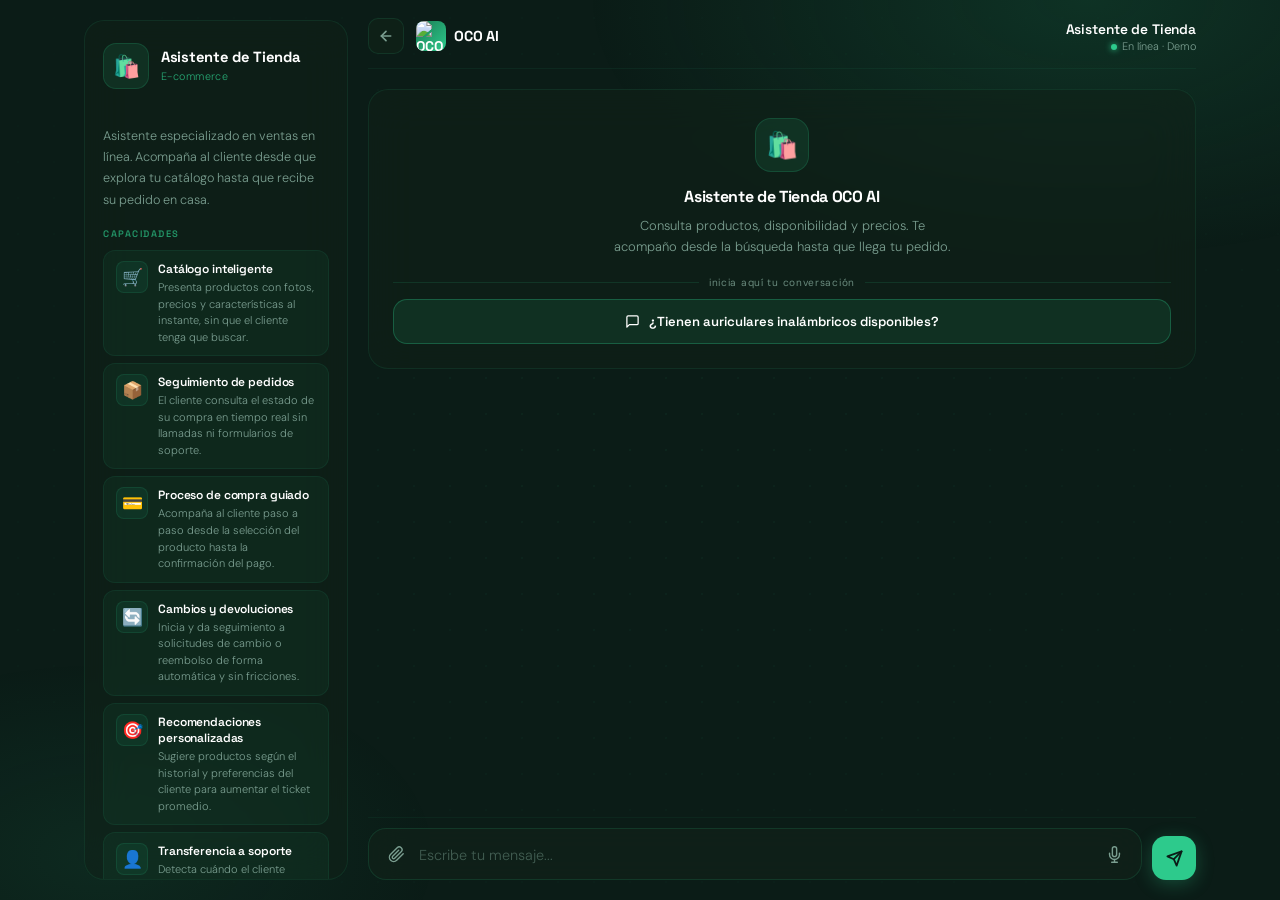
==== demo-ecommerce/index.html @ 8d03d82a "feat: agrega demo de E-commerce y card en el hub - Nuevo demo demo-ecommerce/ con Asistente de Tiend" ====
<!DOCTYPE html>
<html lang="es">
<head>
  <meta charset="UTF-8" />
  <meta name="viewport" content="width=device-width, initial-scale=1.0" />
  <title>Asistente de Tienda · OCO AI</title>
  <link rel="preconnect" href="https://fonts.googleapis.com" />
  <link rel="preconnect" href="https://fonts.gstatic.com" crossorigin />
  <link href="https://fonts.googleapis.com/css2?family=Space+Grotesk:wght@300;400;500;600;700&family=DM+Sans:ital,wght@0,300;0,400;0,500;1,300&display=swap" rel="stylesheet" />
  <style>
    :root {
      --bg:#0B1C17;--surface:#112219;--forest:#1A7A52;--green:#2DCA8C;
      --mint:#5DDBA8;--steel:#7A9E90;--fog:#B8D0C7;--white:#FFFFFF;--off:#EEF4F1;
      --display:'Space Grotesk',sans-serif;--body:'DM Sans',sans-serif;
      --ease-out:cubic-bezier(.16,1,.3,1);--r:18px;
    }
    *,*::before,*::after{box-sizing:border-box;margin:0;padding:0;}
    html{-webkit-font-smoothing:antialiased;}
    html,body{height:100%;background:var(--bg);color:var(--white);font-family:var(--body);overflow:hidden;}
    body::before{content:'';position:fixed;inset:0;background:radial-gradient(ellipse 75% 55% at 85% 0%,rgba(26,122,82,.24) 0%,transparent 52%),radial-gradient(ellipse 55% 45% at 8% 95%,rgba(45,202,140,.08) 0%,transparent 48%);pointer-events:none;z-index:0;}
    body::after{content:'';position:fixed;inset:0;background-image:radial-gradient(rgba(45,202,140,.055) 1px,transparent 1px);background-size:36px 36px;-webkit-mask-image:radial-gradient(ellipse 100% 100% at 50% 50%,black 0%,transparent 80%);mask-image:radial-gradient(ellipse 100% 100% at 50% 50%,black 0%,transparent 80%);pointer-events:none;z-index:0;}

    .page-wrap{position:relative;z-index:1;display:flex;gap:20px;align-items:stretch;max-width:1160px;margin:0 auto;height:100vh;padding:0 24px;}

    /* ── sidebar ── */
    .sidebar{width:264px;flex-shrink:0;display:flex;flex-direction:column;padding:20px 0;animation:fadeDown .5s .1s var(--ease-out) both;}
    .sb-card{background:rgba(17,34,25,.55);backdrop-filter:blur(22px);-webkit-backdrop-filter:blur(22px);border:1px solid rgba(45,202,140,.10);border-radius:20px;padding:22px 18px;display:flex;flex-direction:column;gap:18px;flex:1;overflow-y:auto;scrollbar-width:none;}
    .sb-card::-webkit-scrollbar{display:none;}
    .sb-agent{display:flex;align-items:center;gap:12px;}
    .sb-icon{width:46px;height:46px;font-size:22px;flex-shrink:0;background:rgba(45,202,140,.10);border:1px solid rgba(45,202,140,.18);border-radius:13px;display:flex;align-items:center;justify-content:center;}
    .sb-name{font-family:var(--display);font-weight:700;font-size:.92rem;color:var(--white);letter-spacing:-.02em;line-height:1.2;}
    .sb-sector{font-size:.67rem;font-weight:300;color:var(--green);opacity:.8;margin-top:3px;letter-spacing:.04em;}
    .sb-hr{height:1px;background:linear-gradient(90deg,rgba(45,202,140,.14),transparent);}
    .sb-desc{font-size:.79rem;line-height:1.68;color:var(--steel);font-weight:300;}
    .sb-section-title{font-family:var(--display);font-size:.59rem;font-weight:600;letter-spacing:.16em;text-transform:uppercase;color:var(--green);opacity:.7;margin-bottom:10px;}
    .sb-caps{display:flex;flex-direction:column;gap:7px;}
    .sb-cap{display:flex;align-items:flex-start;gap:10px;padding:10px 12px;background:rgba(45,202,140,.05);border:1px solid rgba(45,202,140,.09);border-radius:12px;transition:border-color .2s,background .2s;}
    .sb-cap:hover{background:rgba(45,202,140,.08);border-color:rgba(45,202,140,.16);}
    .sb-cap-emoji{font-size:17px;flex-shrink:0;width:32px;height:32px;display:flex;align-items:center;justify-content:center;background:rgba(45,202,140,.08);border:1px solid rgba(45,202,140,.13);border-radius:8px;}
    .sb-cap-title{font-family:var(--display);font-weight:600;font-size:.75rem;color:var(--white);margin-bottom:2px;letter-spacing:-.01em;}
    .sb-cap-desc{font-size:.69rem;line-height:1.5;color:var(--steel);font-weight:300;}
    .sb-tags{display:flex;flex-wrap:wrap;gap:6px;}
    .sb-tag{font-family:var(--display);font-size:.64rem;font-weight:500;background:rgba(45,202,140,.07);border:1px solid rgba(45,202,140,.15);border-radius:100px;padding:4px 10px;color:var(--mint);}
    .sb-footer{margin-top:auto;padding-top:14px;border-top:1px solid rgba(45,202,140,.07);display:flex;align-items:center;gap:8px;}
    .sb-foot-mark{width:24px;height:24px;border-radius:7px;flex-shrink:0;background:linear-gradient(135deg,var(--forest),var(--green));display:flex;align-items:center;justify-content:center;font-family:var(--display);font-weight:700;font-size:11px;color:var(--white);overflow:hidden;}
    .sb-foot-text{font-size:.65rem;color:var(--steel);font-weight:300;line-height:1.3;}
    .sb-foot-text strong{color:var(--fog);font-weight:500;}

    /* ── chat column ── */
    .app{flex:1;min-width:0;display:flex;flex-direction:column;height:100vh;}
    header{display:flex;align-items:center;gap:12px;padding:18px 0 14px;border-bottom:1px solid rgba(45,202,140,.07);flex-shrink:0;animation:fadeDown .45s var(--ease-out) both;}
    .btn-back{width:36px;height:36px;border-radius:10px;flex-shrink:0;background:rgba(17,34,25,.75);border:1px solid rgba(45,202,140,.12);display:flex;align-items:center;justify-content:center;color:var(--steel);text-decoration:none;transition:border-color .2s,color .2s,background .2s;outline:none;}
    .btn-back:hover{border-color:rgba(45,202,140,.30);color:var(--green);background:rgba(45,202,140,.07);}
    .btn-back:focus-visible{outline:2px solid var(--green);outline-offset:2px;}
    .logo-link{display:flex;align-items:center;gap:8px;text-decoration:none;}
    .logo-mark{width:30px;height:30px;border-radius:8px;background:linear-gradient(135deg,var(--forest),var(--green));display:flex;align-items:center;justify-content:center;font-family:var(--display);font-weight:700;font-size:14px;color:var(--white);flex-shrink:0;overflow:hidden;}
    .logo-name{font-family:var(--display);font-weight:700;font-size:.9rem;color:var(--white);letter-spacing:-.01em;}
    .hd-sep{flex:1;}
    .hd-info{text-align:right;}
    .hd-title{font-family:var(--display);font-weight:600;font-size:.86rem;color:var(--white);letter-spacing:-.01em;}
    .hd-sub{font-size:.68rem;font-weight:300;color:var(--steel);margin-top:1px;}
    .live-dot{display:inline-block;width:6px;height:6px;background:var(--green);border-radius:50%;box-shadow:0 0 6px var(--green);margin-right:5px;animation:livePulse 2.2s ease-in-out infinite;}
    @keyframes livePulse{0%,100%{opacity:1;transform:scale(1);}50%{opacity:.4;transform:scale(.65);}}

    .chat{flex:1;overflow-y:auto;padding:20px 0 10px;display:flex;flex-direction:column;gap:4px;scroll-behavior:smooth;scrollbar-width:thin;scrollbar-color:rgba(45,202,140,.14) transparent;}
    .chat::-webkit-scrollbar{width:4px;}
    .chat::-webkit-scrollbar-thumb{background:rgba(45,202,140,.14);border-radius:4px;}
    .welcome{display:flex;flex-direction:column;align-items:center;text-align:center;padding:28px 24px 24px;background:rgba(17,34,25,.55);backdrop-filter:blur(22px);-webkit-backdrop-filter:blur(22px);border:1px solid rgba(45,202,140,.10);border-radius:20px;margin-bottom:18px;animation:fadeUp .55s var(--ease-out) both;}
    .w-icon{width:54px;height:54px;font-size:26px;background:rgba(45,202,140,.10);border:1px solid rgba(45,202,140,.18);border-radius:16px;display:flex;align-items:center;justify-content:center;margin-bottom:14px;}
    .w-title{font-family:var(--display);font-size:1rem;font-weight:700;color:var(--white);margin-bottom:8px;letter-spacing:-.02em;}
    .w-sub{font-size:.81rem;line-height:1.65;color:var(--steel);font-weight:300;max-width:340px;}
    .w-hint{display:flex;align-items:center;gap:10px;margin:18px 0 10px;width:100%;}
    .w-hint-line{flex:1;height:1px;background:rgba(45,202,140,.13);}
    .w-hint-text{font-size:.63rem;color:var(--steel);font-weight:400;letter-spacing:.07em;white-space:nowrap;opacity:.85;}
    .suggest-btn{margin-top:0;width:100%;display:flex;align-items:center;justify-content:center;gap:9px;background:rgba(45,202,140,.10);border:1px solid rgba(45,202,140,.30);border-radius:14px;padding:13px 20px;font-family:var(--display);font-size:.82rem;font-weight:600;color:var(--white);cursor:pointer;transition:background .2s,border-color .2s,transform .2s var(--ease-out),box-shadow .2s;outline:none;animation:suggestPulse 3s 2s ease-in-out infinite;}
    @keyframes suggestPulse{0%,100%{box-shadow:0 0 0 0 rgba(45,202,140,0);border-color:rgba(45,202,140,.30);}50%{box-shadow:0 0 0 5px rgba(45,202,140,.09);border-color:rgba(45,202,140,.55);}}
    .suggest-btn:hover,.suggest-btn:focus-visible{background:rgba(45,202,140,.18);border-color:rgba(45,202,140,.52);transform:translateY(-2px);box-shadow:0 6px 20px rgba(45,202,140,.18);animation:none;}
    .suggest-btn:focus-visible{outline:2px solid var(--green);outline-offset:2px;}

    .msg{display:flex;flex-direction:column;max-width:78%;animation:msgSlide .28s var(--ease-out) both;}
    @keyframes msgSlide{from{opacity:0;transform:translateY(10px)}to{opacity:1;transform:none}}
    .msg.user{align-self:flex-end;align-items:flex-end;}
    .msg.agent{align-self:flex-start;align-items:flex-start;}
    .bubble{padding:11px 15px;border-radius:var(--r);font-size:.875rem;line-height:1.65;font-weight:400;white-space:pre-wrap;word-break:break-word;}
    .msg.user .bubble{background:rgba(45,202,140,.13);border:1px solid rgba(45,202,140,.22);border-bottom-right-radius:5px;color:var(--off);}
    .msg.agent .bubble{background:rgba(17,34,25,.78);backdrop-filter:blur(12px);-webkit-backdrop-filter:blur(12px);border:1px solid rgba(45,202,140,.08);border-bottom-left-radius:5px;color:var(--white);position:relative;padding-left:18px;}
    .msg.agent .bubble::before{content:'';position:absolute;left:0;top:18%;bottom:18%;width:2px;border-radius:2px;background:linear-gradient(to bottom,transparent,var(--green),transparent);}
    .bubble-file{display:flex;align-items:center;gap:12px;background:rgba(17,34,25,.78);border:1px solid rgba(45,202,140,.11);border-radius:14px;padding:12px 16px;}
    .file-icon{font-size:22px;flex-shrink:0;}
    .file-name{font-size:.81rem;font-weight:500;color:var(--white);}
    .file-size{font-size:.68rem;color:var(--steel);margin-top:2px;}
    .bubble-audio{display:flex;align-items:center;gap:10px;background:rgba(17,34,25,.78);border:1px solid rgba(45,202,140,.11);border-radius:50px;padding:10px 15px;min-width:200px;}
    .audio-play-btn{width:32px;height:32px;border-radius:50%;background:var(--green);border:none;color:var(--bg);font-size:11px;cursor:pointer;display:flex;align-items:center;justify-content:center;flex-shrink:0;transition:transform .15s,box-shadow .15s;outline:none;}
    .audio-play-btn:hover,.audio-play-btn:focus-visible{transform:scale(1.08);box-shadow:0 0 14px rgba(45,202,140,.42);}
    .audio-play-btn:focus-visible{outline:2px solid var(--green);outline-offset:2px;}
    .audio-waveform{display:flex;align-items:center;gap:2px;flex:1;height:24px;}
    .waveform-bar{width:2px;border-radius:2px;background:var(--green);opacity:.5;min-height:3px;}
    .audio-dur{font-size:.70rem;color:var(--steel);flex-shrink:0;}
    .msg-time{font-size:.62rem;color:rgba(122,158,144,.45);margin-top:4px;padding:0 3px;}

    #typing{display:none;align-self:flex-start;background:rgba(17,34,25,.78);backdrop-filter:blur(12px);border:1px solid rgba(45,202,140,.08);border-radius:var(--r);border-bottom-left-radius:5px;padding:12px 16px;animation:msgSlide .28s var(--ease-out) both;}
    #typing.on{display:flex;align-items:center;gap:5px;}
    .td{width:6px;height:6px;border-radius:50%;background:var(--green);opacity:.4;animation:tdBounce 1.2s infinite ease-in-out;}
    .td:nth-child(2){animation-delay:.2s;}
    .td:nth-child(3){animation-delay:.4s;}
    @keyframes tdBounce{0%,60%,100%{transform:translateY(0);opacity:.4}30%{transform:translateY(-6px);opacity:1}}

    .input-area{flex-shrink:0;padding:10px 0 20px;border-top:1px solid rgba(45,202,140,.06);}
    #preview-strip{display:none;flex-wrap:wrap;gap:7px;padding:8px 0;margin-bottom:7px;}
    #preview-strip.on{display:flex;}
    .f-chip{display:flex;align-items:center;gap:5px;background:rgba(45,202,140,.08);border:1px solid rgba(45,202,140,.18);border-radius:100px;padding:4px 10px 4px 8px;font-size:.70rem;color:var(--mint);max-width:190px;}
    .f-chip span:nth-child(2){overflow:hidden;text-overflow:ellipsis;white-space:nowrap;}
    .f-rm{cursor:pointer;color:var(--steel);margin-left:2px;flex-shrink:0;transition:color .15s;}
    .f-rm:hover{color:#ff6b6b;}
    #rec-row{display:none;align-items:center;gap:12px;background:rgba(17,34,25,.78);backdrop-filter:blur(16px);border:1px solid rgba(45,202,140,.20);border-radius:16px;padding:10px 14px;}
    #rec-row.on{display:flex;}
    .rec-led{width:8px;height:8px;border-radius:50%;background:#ff5c5c;flex-shrink:0;animation:blink 1s infinite;}
    @keyframes blink{0%,100%{opacity:1}50%{opacity:.2}}
    #rec-timer{font-family:var(--display);font-size:.80rem;font-weight:600;color:var(--white);min-width:34px;}
    #viz{display:flex;align-items:center;gap:2px;flex:1;height:26px;overflow:hidden;}
    .vb{width:3px;border-radius:2px;background:var(--green);min-height:3px;transition:height .08s;}
    .btn-rec-cancel,.btn-rec-send{border:none;cursor:pointer;display:flex;align-items:center;justify-content:center;outline:none;}
    .btn-rec-cancel{background:none;color:var(--steel);padding:4px;border-radius:6px;transition:color .15s;}
    .btn-rec-cancel:hover{color:#ff6b6b;}
    .btn-rec-cancel:focus-visible{outline:2px solid var(--green);outline-offset:2px;}
    .btn-rec-send{width:34px;height:34px;border-radius:10px;background:var(--green);color:var(--bg);flex-shrink:0;transition:background .2s,transform .15s;}
    .btn-rec-send:hover{background:var(--mint);transform:scale(1.05);}
    .btn-rec-send:focus-visible{outline:2px solid var(--white);outline-offset:2px;}
    #input-row{display:flex;align-items:flex-end;gap:10px;}
    .input-glass{flex:1;display:flex;align-items:flex-end;gap:8px;background:rgba(17,34,25,.72);backdrop-filter:blur(18px);-webkit-backdrop-filter:blur(18px);border:1px solid rgba(45,202,140,.14);border-radius:18px;padding:10px 12px;transition:border-color .22s,box-shadow .22s;}
    .input-glass:focus-within{border-color:rgba(45,202,140,.36);box-shadow:0 0 0 3px rgba(45,202,140,.07);}
    .icon-btn{width:30px;height:30px;flex-shrink:0;border-radius:8px;background:none;border:none;cursor:pointer;color:var(--steel);display:flex;align-items:center;justify-content:center;transition:color .18s,background .18s;outline:none;}
    .icon-btn:hover{color:var(--green);background:rgba(45,202,140,.08);}
    .icon-btn:focus-visible{outline:2px solid var(--green);outline-offset:1px;}
    #msgInput{flex:1;background:none;border:none;outline:none;color:var(--white);font-family:var(--body);font-size:.90rem;font-weight:300;line-height:1.5;resize:none;min-height:24px;max-height:100px;}
    #msgInput::placeholder{color:rgba(122,158,144,.48);}
    .btn-send{width:44px;height:44px;flex-shrink:0;border-radius:14px;background:var(--green);border:none;display:flex;align-items:center;justify-content:center;cursor:pointer;color:var(--bg);box-shadow:0 4px 18px rgba(45,202,140,.28);transition:background .2s,transform .18s var(--ease-out),box-shadow .2s;outline:none;}
    .btn-send:hover{background:var(--mint);transform:translateY(-1px);box-shadow:0 6px 22px rgba(45,202,140,.38);}
    .btn-send:active{transform:scale(.96);}
    .btn-send:focus-visible{outline:2px solid var(--white);outline-offset:2px;}
    input[type=file]{display:none;}

    @keyframes fadeDown{from{opacity:0;transform:translateY(-12px)}to{opacity:1;transform:none}}
    @keyframes fadeUp  {from{opacity:0;transform:translateY(16px)} to{opacity:1;transform:none}}

    .mob-bar{display:none;align-items:center;gap:10px;padding:8px 0 10px;border-bottom:1px solid rgba(45,202,140,.06);flex-shrink:0;}
    .mob-icon{font-size:15px;width:28px;height:28px;background:rgba(45,202,140,.08);border:1px solid rgba(45,202,140,.13);border-radius:8px;display:flex;align-items:center;justify-content:center;flex-shrink:0;}
    .mob-name{font-family:var(--display);font-weight:600;font-size:.76rem;color:var(--white);letter-spacing:-.01em;}
    .mob-sub{font-size:.61rem;color:var(--steel);margin-top:1px;}
    .mob-info{display:none;flex-direction:column;gap:14px;background:rgba(17,34,25,.55);backdrop-filter:blur(22px);-webkit-backdrop-filter:blur(22px);border:1px solid rgba(45,202,140,.10);border-radius:20px;padding:18px 16px;flex-shrink:0;}

    @media(prefers-reduced-motion:reduce){*,*::before,*::after{animation-duration:.01ms!important;transition-duration:.1ms!important;}}

    .mob-scroll-cta{display:none;}

    @media(max-width:768px){
      html,body{height:auto!important;overflow-y:auto!important;overflow-x:hidden!important;}
      .page-wrap{flex-direction:column;height:auto;padding:0 16px;gap:0;}
      .sidebar{display:flex!important;width:100%;min-height:100dvh;padding:20px 0 24px;flex-shrink:0;}
      .sb-card{overflow:visible;max-height:none;}
      .mob-scroll-cta{
        display:flex;align-items:center;justify-content:center;gap:8px;
        padding:13px 24px;margin-top:4px;
        background:var(--green);border-radius:14px;
        font-family:var(--display);font-weight:600;font-size:.88rem;color:var(--bg);
        text-decoration:none;
        transition:background .2s,transform .18s var(--ease-out);
      }
      .mob-scroll-cta:hover,.mob-scroll-cta:active{background:var(--mint);transform:translateY(-1px);}
      .app{height:100dvh;flex-shrink:0;overflow:hidden;}
      .mob-bar{display:none!important;}
      .mob-info{display:none!important;}
      header{padding:12px 0 10px;}
      .logo-name{display:none;}
      .hd-title{font-size:.80rem;}
      .hd-sub{font-size:.60rem;}
      .input-area{padding:8px 0;padding-bottom:max(16px,env(safe-area-inset-bottom));}
      .icon-btn{width:36px;height:36px;}
      .btn-send{width:40px;height:40px;border-radius:12px;}
      #msgInput{font-size:1rem;}
      .msg{max-width:90%;}
      .bubble{font-size:.84rem;padding:10px 13px;}
      .chat{padding:14px 0 8px;}
    }

    @media(max-width:480px){
      .page-wrap{padding:0 12px;}
      .welcome{padding:16px 14px 14px;}
      .w-icon{width:46px;height:46px;font-size:22px;}
      .suggest-btn{font-size:.70rem;padding:7px 14px;}
    }
  </style>
</head>
<body>

<div class="page-wrap">

  <!-- ── SIDEBAR ── -->
  <aside class="sidebar" aria-label="Información del asistente">
    <div class="sb-card">

      <div class="sb-agent">
        <div class="sb-icon" aria-hidden="true">🛍️</div>
        <div>
          <div class="sb-name">Asistente de Tienda</div>
          <div class="sb-sector">E-commerce</div>
        </div>
      </div>

      <div class="sb-hr"></div>

      <p class="sb-desc">Asistente especializado en ventas en línea. Acompaña al cliente desde que explora tu catálogo hasta que recibe su pedido en casa.</p>

      <div>
        <div class="sb-section-title">Capacidades</div>
        <div class="sb-caps">
          <div class="sb-cap">
            <div class="sb-cap-emoji">🛒</div>
            <div>
              <div class="sb-cap-title">Catálogo inteligente</div>
              <div class="sb-cap-desc">Presenta productos con fotos, precios y características al instante, sin que el cliente tenga que buscar.</div>
            </div>
          </div>
          <div class="sb-cap">
            <div class="sb-cap-emoji">📦</div>
            <div>
              <div class="sb-cap-title">Seguimiento de pedidos</div>
              <div class="sb-cap-desc">El cliente consulta el estado de su compra en tiempo real sin llamadas ni formularios de soporte.</div>
            </div>
          </div>
          <div class="sb-cap">
            <div class="sb-cap-emoji">💳</div>
            <div>
              <div class="sb-cap-title">Proceso de compra guiado</div>
              <div class="sb-cap-desc">Acompaña al cliente paso a paso desde la selección del producto hasta la confirmación del pago.</div>
            </div>
          </div>
          <div class="sb-cap">
            <div class="sb-cap-emoji">🔄</div>
            <div>
              <div class="sb-cap-title">Cambios y devoluciones</div>
              <div class="sb-cap-desc">Inicia y da seguimiento a solicitudes de cambio o reembolso de forma automática y sin fricciones.</div>
            </div>
          </div>
          <div class="sb-cap">
            <div class="sb-cap-emoji">🎯</div>
            <div>
              <div class="sb-cap-title">Recomendaciones personalizadas</div>
              <div class="sb-cap-desc">Sugiere productos según el historial y preferencias del cliente para aumentar el ticket promedio.</div>
            </div>
          </div>
          <div class="sb-cap">
            <div class="sb-cap-emoji">👤</div>
            <div>
              <div class="sb-cap-title">Transferencia a soporte</div>
              <div class="sb-cap-desc">Detecta cuándo el cliente necesita atención humana y conecta al instante sin perder el contexto.</div>
            </div>
          </div>
        </div>
      </div>

      <div>
        <div class="sb-section-title">Ideal para</div>
        <div class="sb-tags">
          <span class="sb-tag">Tiendas en línea</span>
          <span class="sb-tag">Retail</span>
          <span class="sb-tag">Marketplaces</span>
          <span class="sb-tag">Dropshipping</span>
        </div>
      </div>

      <div class="sb-footer">
        <div class="sb-foot-mark" aria-hidden="true"><img src="https://raw.githubusercontent.com/abelzapatav/Media-/main/LOGO-OCO-AI-redes.jpg" alt="OCO AI" style="width:100%;height:100%;object-fit:cover;display:block;"></div>
        <div class="sb-foot-text">
          <strong>OCO AI</strong> · Demo 2026<br>
          Agente con IA en tiempo real
        </div>
      </div>

    </div>
  </aside>

  <!-- ── CHAT ── -->
  <div class="app" id="chat-section">

    <header>
      <a href="../" class="btn-back" aria-label="Volver a demos">
        <svg width="16" height="16" viewBox="0 0 24 24" fill="none" stroke="currentColor" stroke-width="2.5" stroke-linecap="round" stroke-linejoin="round"><path d="M19 12H5"/><path d="M12 19l-7-7 7-7"/></svg>
      </a>
      <a href="../" class="logo-link" aria-label="OCO AI inicio">
        <div class="logo-mark" aria-hidden="true"><img src="https://raw.githubusercontent.com/abelzapatav/Media-/main/LOGO-OCO-AI-redes.jpg" alt="OCO AI" style="width:100%;height:100%;object-fit:cover;display:block;"></div>
        <span class="logo-name">OCO AI</span>
      </a>
      <div class="hd-sep"></div>
      <div class="hd-info">
        <div class="hd-title">Asistente de Tienda</div>
        <div class="hd-sub"><span class="live-dot" aria-hidden="true"></span>En línea · Demo</div>
      </div>
    </header>

    <div class="mob-bar" aria-label="Información del agente">
      <div class="mob-icon" aria-hidden="true">🛍️</div>
      <div>
        <div class="mob-name">Asistente de Tienda</div>
        <div class="mob-sub">E-commerce · OCO AI</div>
      </div>
    </div>

    <div class="chat" id="chat" role="log" aria-live="polite" aria-label="Conversación con el asistente de tienda">

      <div class="mob-info" aria-label="Información del asistente">
        <div class="sb-agent">
          <div class="sb-icon" aria-hidden="true">🛍️</div>
          <div>
            <div class="sb-name">Asistente de Tienda</div>
            <div class="sb-sector">E-commerce</div>
          </div>
        </div>
        <div class="sb-hr"></div>
        <p class="sb-desc">Asistente especializado en ventas en línea. Acompaña al cliente desde que explora tu catálogo hasta que recibe su pedido en casa.</p>
        <div>
          <div class="sb-section-title">Capacidades</div>
          <div class="sb-caps">
            <div class="sb-cap">
              <div class="sb-cap-emoji">🛒</div>
              <div>
                <div class="sb-cap-title">Catálogo inteligente</div>
                <div class="sb-cap-desc">Presenta productos con fotos, precios y características al instante, sin que el cliente tenga que buscar.</div>
              </div>
            </div>
            <div class="sb-cap">
              <div class="sb-cap-emoji">📦</div>
              <div>
                <div class="sb-cap-title">Seguimiento de pedidos</div>
                <div class="sb-cap-desc">El cliente consulta el estado de su compra en tiempo real sin llamadas ni formularios de soporte.</div>
              </div>
            </div>
            <div class="sb-cap">
              <div class="sb-cap-emoji">💳</div>
              <div>
                <div class="sb-cap-title">Proceso de compra guiado</div>
                <div class="sb-cap-desc">Acompaña al cliente paso a paso desde la selección del producto hasta la confirmación del pago.</div>
              </div>
            </div>
            <div class="sb-cap">
              <div class="sb-cap-emoji">🔄</div>
              <div>
                <div class="sb-cap-title">Cambios y devoluciones</div>
                <div class="sb-cap-desc">Inicia y da seguimiento a solicitudes de cambio o reembolso de forma automática y sin fricciones.</div>
              </div>
            </div>
            <div class="sb-cap">
              <div class="sb-cap-emoji">🎯</div>
              <div>
                <div class="sb-cap-title">Recomendaciones personalizadas</div>
                <div class="sb-cap-desc">Sugiere productos según el historial y preferencias del cliente para aumentar el ticket promedio.</div>
              </div>
            </div>
            <div class="sb-cap">
              <div class="sb-cap-emoji">👤</div>
              <div>
                <div class="sb-cap-title">Transferencia a soporte</div>
                <div class="sb-cap-desc">Detecta cuándo el cliente necesita atención humana y conecta al instante sin perder el contexto.</div>
              </div>
            </div>
          </div>
        </div>
        <div>
          <div class="sb-section-title">Ideal para</div>
          <div class="sb-tags">
            <span class="sb-tag">Tiendas en línea</span>
            <span class="sb-tag">Retail</span>
            <span class="sb-tag">Marketplaces</span>
            <span class="sb-tag">Dropshipping</span>
          </div>
        </div>
      </div>

      <div class="welcome">
        <div class="w-icon" aria-hidden="true">🛍️</div>
        <div class="w-title">Asistente de Tienda OCO AI</div>
        <p class="w-sub">Consulta productos, disponibilidad y precios. Te acompaño desde la búsqueda hasta que llega tu pedido.</p>
        <div class="w-hint" aria-hidden="true">
          <span class="w-hint-line"></span>
          <span class="w-hint-text">inicia aquí tu conversación</span>
          <span class="w-hint-line"></span>
        </div>
        <button class="suggest-btn" onclick="injectSuggestion()" type="button">
          <svg width="15" height="15" viewBox="0 0 24 24" fill="none" stroke="currentColor" stroke-width="2" stroke-linecap="round" stroke-linejoin="round" aria-hidden="true"><path d="M21 15a2 2 0 0 1-2 2H7l-4 4V5a2 2 0 0 1 2-2h14a2 2 0 0 1 2 2z"/></svg>
          ¿Tienen auriculares inalámbricos disponibles?
        </button>
      </div>
      <div id="typing" role="status" aria-label="El asistente está escribiendo">
        <div class="td"></div><div class="td"></div><div class="td"></div>
      </div>
    </div>

    <div class="input-area" role="region" aria-label="Área de mensaje">
      <div id="preview-strip" aria-label="Archivos adjuntos"></div>
      <div id="rec-row" role="status" aria-live="polite">
        <div class="rec-led" aria-hidden="true"></div>
        <span id="rec-timer" aria-label="Tiempo de grabación">0:00</span>
        <div id="viz" aria-hidden="true"></div>
        <button class="btn-rec-cancel" type="button" onclick="cancelRecording()" aria-label="Cancelar grabación">
          <svg width="14" height="14" viewBox="0 0 24 24" fill="none" stroke="currentColor" stroke-width="2.5" stroke-linecap="round"><line x1="18" y1="6" x2="6" y2="18"/><line x1="6" y1="6" x2="18" y2="18"/></svg>
        </button>
        <button class="btn-rec-send" type="button" onclick="sendFromRecording()" aria-label="Enviar audio">
          <svg width="14" height="14" viewBox="0 0 24 24" fill="none" stroke="currentColor" stroke-width="2.5" stroke-linecap="round" stroke-linejoin="round"><line x1="22" y1="2" x2="11" y2="13"/><polygon points="22 2 15 22 11 13 2 9 22 2"/></svg>
        </button>
      </div>
      <div id="input-row">
        <div class="input-glass">
          <button class="icon-btn" type="button" onclick="document.getElementById('fileIn').click()" aria-label="Adjuntar archivo">
            <svg width="17" height="17" viewBox="0 0 24 24" fill="none" stroke="currentColor" stroke-width="2" stroke-linecap="round" stroke-linejoin="round"><path d="M21.44 11.05l-9.19 9.19a6 6 0 0 1-8.49-8.49l9.19-9.19a4 4 0 0 1 5.66 5.66l-9.2 9.19a2 2 0 0 1-2.83-2.83l8.49-8.48"/></svg>
          </button>
          <textarea id="msgInput" placeholder="Escribe tu mensaje..." rows="1" aria-label="Mensaje de texto" oninput="autoResize(this)" onkeydown="handleKey(event)"></textarea>
          <button class="icon-btn" type="button" onclick="startRecording()" aria-label="Grabar audio">
            <svg width="17" height="17" viewBox="0 0 24 24" fill="none" stroke="currentColor" stroke-width="2" stroke-linecap="round" stroke-linejoin="round"><path d="M12 1a3 3 0 0 0-3 3v8a3 3 0 0 0 6 0V4a3 3 0 0 0-3-3z"/><path d="M19 10v2a7 7 0 0 1-14 0v-2"/><line x1="12" y1="19" x2="12" y2="23"/><line x1="8" y1="23" x2="16" y2="23"/></svg>
          </button>
        </div>
        <button class="btn-send" type="button" onclick="sendMessage()" aria-label="Enviar mensaje">
          <svg width="17" height="17" viewBox="0 0 24 24" fill="none" stroke="currentColor" stroke-width="2.5" stroke-linecap="round" stroke-linejoin="round"><line x1="22" y1="2" x2="11" y2="13"/><polygon points="22 2 15 22 11 13 2 9 22 2"/></svg>
        </button>
      </div>
    </div>

  </div><!-- /.app -->
</div><!-- /.page-wrap -->

<input type="file" id="fileIn" accept=".pdf,.doc,.docx,.xls,.xlsx,.txt,.png,.jpg,.jpeg" multiple onchange="handleDocFile(event)" aria-hidden="true" />

<script>
const WEBHOOK_URL = "PLACEHOLDER_WEBHOOK_ECOMMERCE";
function getSession(){const K='ecommerce_sid';let id=localStorage.getItem(K);if(!id){id=crypto.randomUUID();localStorage.setItem(K,id);}return id;}
let files=[],isRec=false,mr=null,chunks=[],stream=null,actx=null,an=null,raf=null,t0=null,tmr=null;
function injectSuggestion(){const el=document.getElementById('msgInput');el.value='Hola, ¿tienen auriculares inalámbricos disponibles y cuánto cuesta el envío?';autoResize(el);sendMessage();}
function fmtTime(d){return d.toLocaleTimeString('es-MX',{hour:'2-digit',minute:'2-digit'});}
function fmtDur(s){s=Math.floor(s);return`${Math.floor(s/60)}:${String(s%60).padStart(2,'0')}`;}
function autoResize(el){el.style.height='auto';el.style.height=Math.min(el.scrollHeight,100)+'px';}
function handleKey(e){if(e.key==='Enter'&&!e.shiftKey){e.preventDefault();sendMessage();}}
function toBottom(){const c=document.getElementById('chat');c.scrollTop=c.scrollHeight;}
function esc(s){return String(s).replace(/&/g,'&amp;').replace(/</g,'&lt;').replace(/>/g,'&gt;').replace(/"/g,'&quot;').replace(/\n/g,'<br>');}
function fmtBytes(b){if(b<1024)return b+' B';if(b<1048576)return(b/1024).toFixed(1)+' KB';return(b/1048576).toFixed(1)+' MB';}
function fIcon(n){const e=(n||'').split('.').pop().toLowerCase();return{pdf:'📄',doc:'📝',docx:'📝',xls:'📊',xlsx:'📊',txt:'📃',png:'🖼',jpg:'🖼',jpeg:'🖼',webp:'🖼',mp3:'🎵',mp4:'🎬',wav:'🎵',webm:'🎵',ogg:'🎵'}[e]||'📁';}
function f64(f){return new Promise((res,rej)=>{const r=new FileReader();r.onload=e=>res(e.target.result.split(',')[1]);r.onerror=rej;r.readAsDataURL(f);});}
function appendMsg(role,content,type='text',meta={}){
  const chat=document.getElementById('chat'),typing=document.getElementById('typing');
  const wrap=document.createElement('div');wrap.className=`msg ${role}`;let html='';
  if(type==='text'){html=`<div class="bubble">${esc(content)}</div>`;}
  else if(type==='doc'){if(meta.isImage&&meta.dataUrl){html=`<div style="max-width:255px;border-radius:14px;overflow:hidden;border:1px solid rgba(45,202,140,.15);"><img src="${meta.dataUrl}" style="width:100%;display:block;cursor:pointer;" onclick="window.open('${meta.dataUrl}','_blank')" alt="Imagen adjunta"/></div>`;}else{html=`<div class="bubble-file"><span class="file-icon">${fIcon(meta.name||'')}</span><div><div class="file-name">${esc(meta.name||'archivo')}</div><div class="file-size">${meta.size?fmtBytes(meta.size):''}</div></div></div>`;}}
  else if(type==='audio'){const dur=meta.duration!=null?fmtDur(meta.duration):'0:00';const bars=Array.from({length:24},()=>`<div class="waveform-bar" style="height:${4+Math.floor(Math.random()*18)}px"></div>`).join('');html=`<div class="bubble-audio"><button class="audio-play-btn" onclick="playAudio(this,'${meta.dataUrl||''}')" aria-label="Reproducir audio">▶</button><div class="audio-waveform">${bars}</div><span class="audio-dur">${dur}</span></div>`;}
  const time=document.createElement('span');time.className='msg-time';time.textContent=fmtTime(new Date());
  wrap.innerHTML=html;wrap.appendChild(time);chat.insertBefore(wrap,typing);toBottom();
}
function showTyping(){document.getElementById('typing').classList.add('on');toBottom();}
function hideTyping(){document.getElementById('typing').classList.remove('on');}
async function sendMessage(){
  const el=document.getElementById('msgInput'),text=el.value.trim(),hasF=files.length>0;
  if(!text&&!hasF)return;if(text)appendMsg('user',text);
  const snap=[...files];snap.forEach(f=>{if(f.type==='audio')appendMsg('user','','audio',{dataUrl:f.dataUrl,duration:f.duration});else appendMsg('user','','doc',{name:f.name,size:f.size});});
  el.value='';el.style.height='auto';clearPreview();await doFetch(text,snap);
}
async function startRecording(){
  try{stream=await navigator.mediaDevices.getUserMedia({audio:true});actx=new(window.AudioContext||window.webkitAudioContext)();an=actx.createAnalyser();an.fftSize=64;an.smoothingTimeConstant=.75;actx.createMediaStreamSource(stream).connect(an);
  const mime=MediaRecorder.isTypeSupported('audio/webm;codecs=opus')?'audio/webm;codecs=opus':'audio/webm';mr=new MediaRecorder(stream,{mimeType:mime});chunks=[];mr.ondataavailable=e=>{if(e.data.size>0)chunks.push(e.data);};mr.start(100);isRec=true;t0=Date.now();
  document.getElementById('input-row').style.display='none';document.getElementById('preview-strip').classList.remove('on');document.getElementById('rec-row').classList.add('on');initViz();drawViz();document.getElementById('rec-timer').textContent='0:00';
  tmr=setInterval(()=>{document.getElementById('rec-timer').textContent=fmtDur((Date.now()-t0)/1000);},500);}catch(err){alert('No se pudo acceder al micrófono: '+err.message);}
}
function initViz(){const v=document.getElementById('viz');v.innerHTML='';for(let i=0;i<28;i++){const b=document.createElement('div');b.className='vb';v.appendChild(b);}}
function drawViz(){if(!isRec||!an)return;raf=requestAnimationFrame(drawViz);const bars=document.querySelectorAll('.vb'),buf=an.frequencyBinCount,data=new Uint8Array(buf);an.getByteFrequencyData(data);const step=Math.max(1,Math.floor(buf/bars.length));bars.forEach((b,i)=>{const v=data[Math.min(i*step,buf-1)];b.style.height=Math.max(3,Math.round((v/255)*24))+'px';b.style.opacity=(0.35+(v/255)*.65).toFixed(2);});}
function cancelRecording(){stopRecState();if(mr){mr.onstop=()=>{if(stream)stream.getTracks().forEach(t=>t.stop());hideRecUI();};}else hideRecUI();}
function sendFromRecording(){if(!isRec||!mr)return;const dur=(Date.now()-t0)/1000;stopRecState();mr.onstop=async()=>{const mime=mr.mimeType||'audio/webm',blob=new Blob(chunks,{type:mime});const name=`audio_${Date.now()}.webm`,file=new File([blob],name,{type:mime});const dataUrl=await new Promise((res,rej)=>{const r=new FileReader();r.onload=e=>res(e.target.result);r.onerror=rej;r.readAsDataURL(blob);});if(stream)stream.getTracks().forEach(t=>t.stop());hideRecUI();appendMsg('user','','audio',{dataUrl,duration:dur,name});await doFetch('',[{type:'audio',file,name,size:blob.size,dataUrl,duration:dur}]);};}
function stopRecState(){isRec=false;clearInterval(tmr);cancelAnimationFrame(raf);if(actx){actx.close();actx=null;}an=null;if(mr&&mr.state!=='inactive')mr.stop();}
function hideRecUI(){document.getElementById('rec-row').classList.remove('on');document.getElementById('input-row').style.display='flex';document.getElementById('rec-timer').textContent='0:00';document.getElementById('viz').innerHTML='';}
function handleDocFile(e){Array.from(e.target.files).forEach(file=>{if(file.type.startsWith('image/')){const r=new FileReader();r.onload=ev=>{files.push({type:'doc',file,name:file.name,size:file.size,dataUrl:ev.target.result,isImage:true});renderPreview();};r.readAsDataURL(file);}else{files.push({type:'doc',file,name:file.name,size:file.size});renderPreview();}});e.target.value='';}
function renderPreview(){const s=document.getElementById('preview-strip');s.innerHTML='';if(!files.length){s.classList.remove('on');return;}s.classList.add('on');files.forEach((f,i)=>{const c=document.createElement('div');c.className='f-chip';const ic=f.type==='audio'?'🎵':fIcon(f.name);c.innerHTML=`<span>${ic}</span><span>${esc(f.name)}</span><span class="f-rm" onclick="rmFile(${i})" role="button" aria-label="Eliminar ${esc(f.name)}">✕</span>`;s.appendChild(c);});}
function rmFile(i){files.splice(i,1);renderPreview();}
function clearPreview(){files=[];renderPreview();}
function playAudio(btn,url){if(!url)return;const a=new Audio(url);a.play();btn.innerHTML='⏸';a.onended=()=>{btn.innerHTML='▶';};}
async function doFetch(text,attachments){
  const payload_files=await Promise.all((attachments||[]).map(async f=>{const data=f.dataUrl?f.dataUrl.split(',')[1]:await f64(f.file);return{name:f.name,mimeType:(f.file&&f.file.type)||'application/octet-stream',size:f.size,data};}));
  const payload={sessionId:getSession(),messageId:crypto.randomUUID(),message:text||'',timestamp:new Date().toISOString(),files:payload_files};
  try{showTyping();const res=await fetch(WEBHOOK_URL,{method:'POST',headers:{'Content-Type':'application/json'},body:JSON.stringify(payload)});const ct=res.headers.get('content-type')||'',raw=await res.text();if(!raw||!raw.trim()){hideTyping();return;}if(!res.ok){hideTyping();appendMsg('agent','⚠️ No pude conectarme en este momento. Por favor intenta de nuevo.');return;}
  if(ct.includes('application/json')){const data=JSON.parse(raw);
    if(data.chunks&&Array.isArray(data.chunks)&&data.chunks.length>0){hideTyping();data.chunks.forEach((chunk,i)=>{setTimeout(()=>{showTyping();setTimeout(()=>{hideTyping();appendMsg('agent',chunk);},800);},i*2000);});
      if(data.files&&Array.isArray(data.files)){const delay=data.chunks.length*2000+900;data.files.forEach(f=>{setTimeout(()=>{const chat=document.getElementById('chat'),typing=document.getElementById('typing');const wrap=document.createElement('div');wrap.className='msg agent';const time=document.createElement('span');time.className='msg-time';time.textContent=fmtTime(new Date());const isImg=f.mimeType?.startsWith('image/'),isVid=f.mimeType?.startsWith('video/'),isPdf=f.mimeType==='application/pdf';if(isImg&&f.url){wrap.innerHTML=`<div style="max-width:260px;border-radius:14px;overflow:hidden;border:1px solid rgba(45,202,140,.15);"><img src="${f.url}" style="width:100%;display:block;cursor:pointer;" onclick="window.open('${f.url}','_blank')" alt="${esc(f.name||'Imagen')}" onerror="this.parentElement.innerHTML='<div style=padding:12px;color:var(--steel)>⚠️ Error al cargar</div>'"/>${f.name?`<div style="padding:6px 10px;font-size:.72rem;color:var(--steel);">${esc(f.name)}</div>`:''}</div>`;}else if(isVid&&f.url){wrap.innerHTML=`<div style="max-width:320px;border-radius:14px;overflow:hidden;border:1px solid rgba(45,202,140,.15);"><iframe src="${f.url}" style="width:100%;height:180px;border:none;" allow="autoplay" allowfullscreen title="${esc(f.name||'Video')}"></iframe></div>`;}else if(isPdf&&f.downloadUrl){wrap.innerHTML=`<div style="max-width:275px;border-radius:14px;overflow:hidden;border:1px solid rgba(45,202,140,.11);background:rgba(17,34,25,.78);"><div style="display:flex;align-items:center;gap:12px;padding:12px 14px;"><span style="font-size:26px">📄</span><div><div style="font-size:.80rem;color:var(--white);">${esc(f.name||'Documento.pdf')}</div><div style="font-size:.68rem;color:var(--steel);">PDF</div></div></div><a href="${f.downloadUrl}" target="_blank" style="display:block;padding:9px;text-align:center;font-size:.76rem;color:var(--green);text-decoration:none;border-top:1px solid rgba(45,202,140,.08);">⬇ Descargar</a></div>`;}if(wrap.innerHTML){wrap.appendChild(time);chat.insertBefore(wrap,typing);toBottom();}},delay);});}}
    else{const reply=data.output||data.message||data.response||data.text||(Array.isArray(data)&&data[0]?.output)||JSON.stringify(data);hideTyping();if(reply)appendMsg('agent',reply);if(data.files&&Array.isArray(data.files)&&data.files.length>0){data.files.forEach(f=>{setTimeout(()=>{const chat=document.getElementById('chat'),typing=document.getElementById('typing');const wrap=document.createElement('div');wrap.className='msg agent';const time=document.createElement('span');time.className='msg-time';time.textContent=fmtTime(new Date());const isImg=f.mimeType?.startsWith('image/'),isVid=f.mimeType?.startsWith('video/'),isPdf=f.mimeType==='application/pdf';if(isImg&&f.url){wrap.innerHTML=`<div style="max-width:260px;border-radius:14px;overflow:hidden;border:1px solid rgba(45,202,140,.15);"><img src="${f.url}" style="width:100%;display:block;cursor:pointer;" onclick="window.open('${f.url}','_blank')" alt="${esc(f.name||'Imagen')}" onerror="this.parentElement.innerHTML='<div style=padding:12px;color:var(--steel)>⚠️ Error al cargar</div>'"/>${f.name?`<div style="padding:6px 10px;font-size:.72rem;color:var(--steel);">${esc(f.name)}</div>`:''}</div>`;}else if(isVid&&f.url){wrap.innerHTML=`<div style="max-width:320px;border-radius:14px;overflow:hidden;border:1px solid rgba(45,202,140,.15);"><iframe src="${f.url}" style="width:100%;height:180px;border:none;" allow="autoplay" allowfullscreen></iframe></div>`;}else if(isPdf&&f.downloadUrl){wrap.innerHTML=`<div style="max-width:275px;border-radius:14px;overflow:hidden;border:1px solid rgba(45,202,140,.11);background:rgba(17,34,25,.78);"><div style="display:flex;align-items:center;gap:12px;padding:12px 14px;"><span style="font-size:26px">📄</span><div><div style="font-size:.80rem;color:var(--white);">${esc(f.name||'Documento.pdf')}</div><div style="font-size:.68rem;color:var(--steel);">PDF</div></div></div><a href="${f.downloadUrl}" target="_blank" style="display:block;padding:9px;text-align:center;font-size:.76rem;color:var(--green);text-decoration:none;border-top:1px solid rgba(45,202,140,.08);">⬇ Descargar</a></div>`;}if(wrap.innerHTML){wrap.appendChild(time);chat.insertBefore(wrap,typing);toBottom();}},300);});}}
  }else{hideTyping();appendMsg('agent',raw||'...');}
  }catch(err){hideTyping();appendMsg('agent',`⚠️ No se pudo conectar con el servidor.\n(${err.message})`);}
}
</script>
</body>
</html>
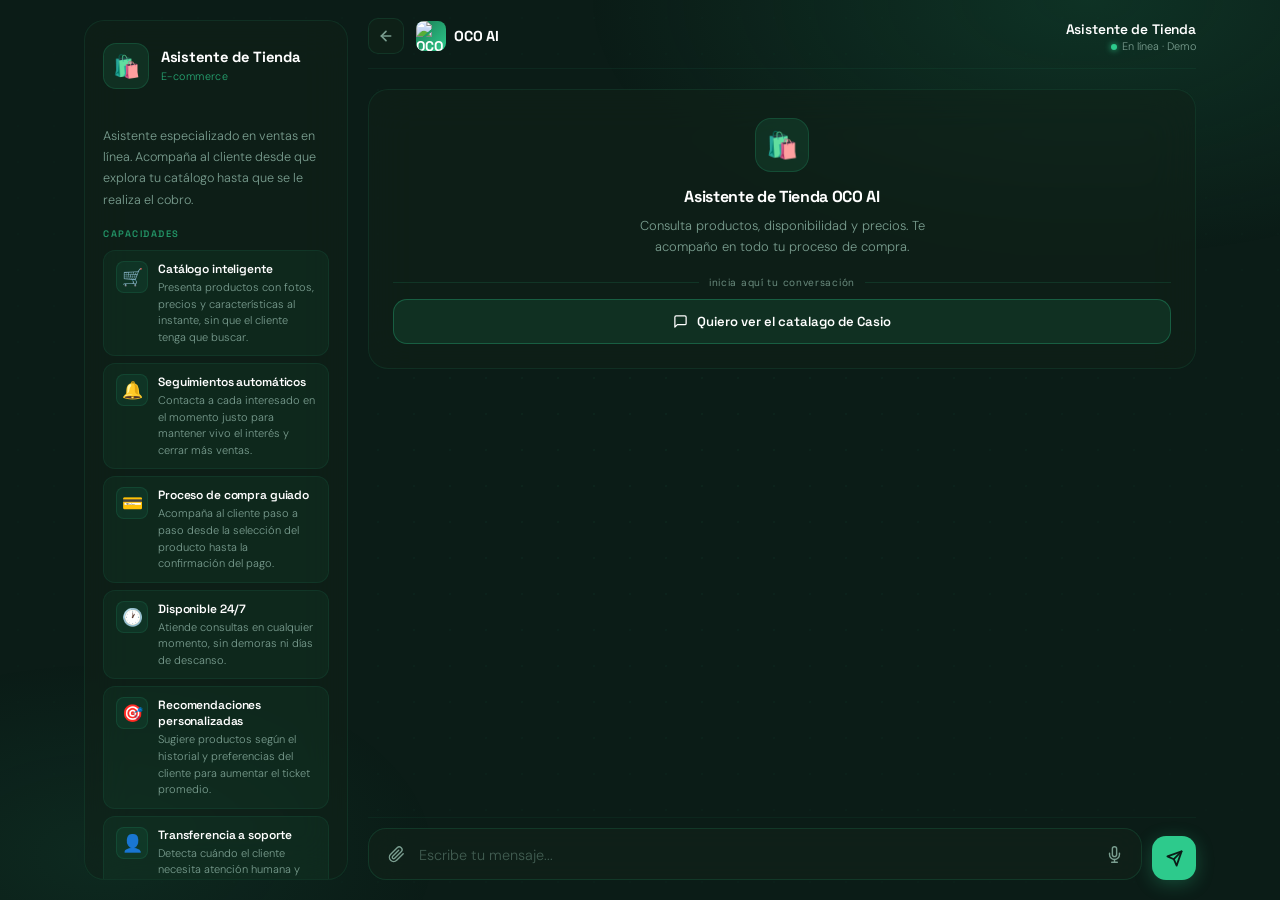
==== commit 247feeec: "Update index.html" ====
--- a/demo-ecommerce/index.html
+++ b/demo-ecommerce/index.html
@@ -209,7 +209,7 @@
 
       <div class="sb-hr"></div>
 
-      <p class="sb-desc">Asistente especializado en ventas en línea. Acompaña al cliente desde que explora tu catálogo hasta que recibe su pedido en casa.</p>
+      <p class="sb-desc">Asistente especializado en ventas en línea. Acompaña al cliente desde que explora tu catálogo hasta que se le realiza el cobro.</p>
 
       <div>
         <div class="sb-section-title">Capacidades</div>
@@ -222,10 +222,10 @@
             </div>
           </div>
           <div class="sb-cap">
-            <div class="sb-cap-emoji">📦</div>
-            <div>
-              <div class="sb-cap-title">Seguimiento de pedidos</div>
-              <div class="sb-cap-desc">El cliente consulta el estado de su compra en tiempo real sin llamadas ni formularios de soporte.</div>
+            <div class="sb-cap-emoji">🔔</div>
+            <div>
+              <div class="sb-cap-title">Seguimientos automáticos</div>
+              <div class="sb-cap-desc">Contacta a cada interesado en el momento justo para mantener vivo el interés y cerrar más ventas.</div>
             </div>
           </div>
           <div class="sb-cap">
@@ -236,10 +236,10 @@
             </div>
           </div>
           <div class="sb-cap">
-            <div class="sb-cap-emoji">🔄</div>
-            <div>
-              <div class="sb-cap-title">Cambios y devoluciones</div>
-              <div class="sb-cap-desc">Inicia y da seguimiento a solicitudes de cambio o reembolso de forma automática y sin fricciones.</div>
+            <div class="sb-cap-emoji">🕐</div>
+            <div>
+              <div class="sb-cap-title">Disponible 24/7</div>
+              <div class="sb-cap-desc">Atiende consultas en cualquier momento, sin demoras ni días de descanso.</div>
             </div>
           </div>
           <div class="sb-cap">
@@ -317,7 +317,7 @@
           </div>
         </div>
         <div class="sb-hr"></div>
-        <p class="sb-desc">Asistente especializado en ventas en línea. Acompaña al cliente desde que explora tu catálogo hasta que recibe su pedido en casa.</p>
+        <p class="sb-desc">Asistente especializado en ventas en línea. Acompaña al cliente desde que explora tu catálogo hasta que se le realiza el cobro.</p>
         <div>
           <div class="sb-section-title">Capacidades</div>
           <div class="sb-caps">
@@ -329,10 +329,10 @@
               </div>
             </div>
             <div class="sb-cap">
-              <div class="sb-cap-emoji">📦</div>
-              <div>
-                <div class="sb-cap-title">Seguimiento de pedidos</div>
-                <div class="sb-cap-desc">El cliente consulta el estado de su compra en tiempo real sin llamadas ni formularios de soporte.</div>
+              <div class="sb-cap-emoji">🔔</div>
+              <div>
+                <div class="sb-cap-title">Seguimientos automáticos</div>
+                <div class="sb-cap-desc">Contacta a cada interesado en el momento justo para mantener vivo el interés y cerrar más ventas.</div>
               </div>
             </div>
             <div class="sb-cap">
@@ -343,10 +343,10 @@
               </div>
             </div>
             <div class="sb-cap">
-              <div class="sb-cap-emoji">🔄</div>
-              <div>
-                <div class="sb-cap-title">Cambios y devoluciones</div>
-                <div class="sb-cap-desc">Inicia y da seguimiento a solicitudes de cambio o reembolso de forma automática y sin fricciones.</div>
+              <div class="sb-cap-emoji">🕐</div>
+              <div>
+                <div class="sb-cap-title">Disponible 24/7</div>
+                <div class="sb-cap-desc">Atiende consultas en cualquier momento, sin demoras ni días de descanso.</div>
               </div>
             </div>
             <div class="sb-cap">
@@ -379,7 +379,7 @@
       <div class="welcome">
         <div class="w-icon" aria-hidden="true">🛍️</div>
         <div class="w-title">Asistente de Tienda OCO AI</div>
-        <p class="w-sub">Consulta productos, disponibilidad y precios. Te acompaño desde la búsqueda hasta que llega tu pedido.</p>
+        <p class="w-sub">Consulta productos, disponibilidad y precios. Te acompaño en todo tu proceso de compra.</p>
         <div class="w-hint" aria-hidden="true">
           <span class="w-hint-line"></span>
           <span class="w-hint-text">inicia aquí tu conversación</span>
@@ -387,7 +387,7 @@
         </div>
         <button class="suggest-btn" onclick="injectSuggestion()" type="button">
           <svg width="15" height="15" viewBox="0 0 24 24" fill="none" stroke="currentColor" stroke-width="2" stroke-linecap="round" stroke-linejoin="round" aria-hidden="true"><path d="M21 15a2 2 0 0 1-2 2H7l-4 4V5a2 2 0 0 1 2-2h14a2 2 0 0 1 2 2z"/></svg>
-          ¿Tienen auriculares inalámbricos disponibles?
+          Quiero ver el catalago de Casio
         </button>
       </div>
       <div id="typing" role="status" aria-label="El asistente está escribiendo">
@@ -430,10 +430,10 @@
 <input type="file" id="fileIn" accept=".pdf,.doc,.docx,.xls,.xlsx,.txt,.png,.jpg,.jpeg" multiple onchange="handleDocFile(event)" aria-hidden="true" />
 
 <script>
-const WEBHOOK_URL = "PLACEHOLDER_WEBHOOK_ECOMMERCE";
+const WEBHOOK_URL = "https://wwebhookw.omegaconsultingai.com/webhook/oco_ecommerce";
 function getSession(){const K='ecommerce_sid';let id=localStorage.getItem(K);if(!id){id=crypto.randomUUID();localStorage.setItem(K,id);}return id;}
 let files=[],isRec=false,mr=null,chunks=[],stream=null,actx=null,an=null,raf=null,t0=null,tmr=null;
-function injectSuggestion(){const el=document.getElementById('msgInput');el.value='Hola, ¿tienen auriculares inalámbricos disponibles y cuánto cuesta el envío?';autoResize(el);sendMessage();}
+function injectSuggestion(){const el=document.getElementById('msgInput');el.value='Hola,quiero ver el catalago de Casio';autoResize(el);sendMessage();}
 function fmtTime(d){return d.toLocaleTimeString('es-MX',{hour:'2-digit',minute:'2-digit'});}
 function fmtDur(s){s=Math.floor(s);return`${Math.floor(s/60)}:${String(s%60).padStart(2,'0')}`;}
 function autoResize(el){el.style.height='auto';el.style.height=Math.min(el.scrollHeight,100)+'px';}
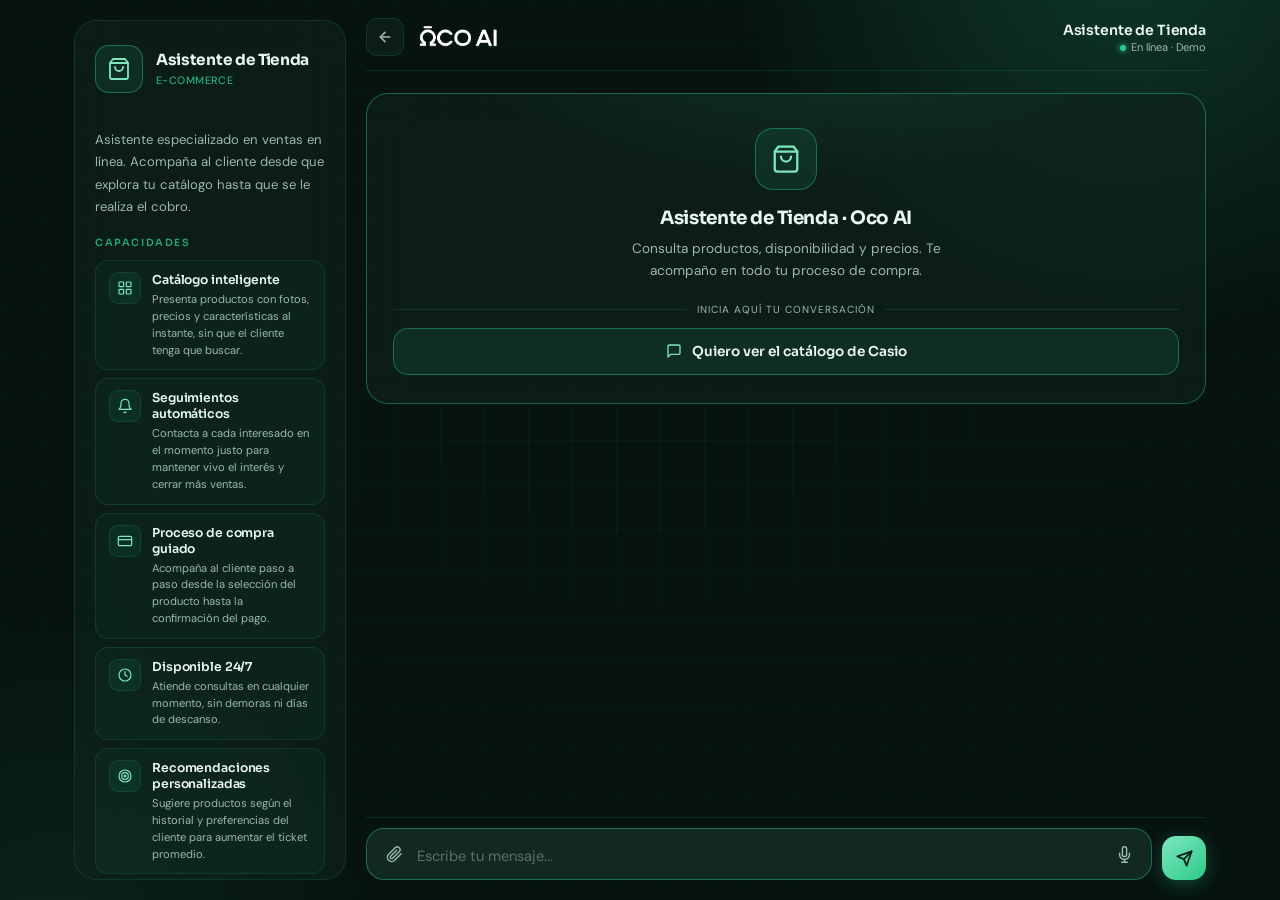
==== commit b0e754c9: "Rediseño de demos al sistema Oco AI v4.6 + SEO/AEO - Hub y 4 demos rebrandeados: wordmark/monograma " ====
--- a/demo-ecommerce/index.html
+++ b/demo-ecommerce/index.html
@@ -3,193 +3,56 @@
 <head>
   <meta charset="UTF-8" />
   <meta name="viewport" content="width=device-width, initial-scale=1.0" />
-  <title>Asistente de Tienda · OCO AI</title>
+
+  <title>Asistente de Tienda con IA · Demo · Oco AI</title>
+  <meta name="description" content="Prueba en vivo un agente de IA para e-commerce: consulta productos, precios y disponibilidad, y te acompaña en todo el proceso de compra por chat." />
+  <link rel="canonical" href="https://abelzapatav.github.io/oco-ai-demos/demo-ecommerce/" />
+  <meta name="robots" content="index, follow, max-image-preview:large" />
+  <meta name="theme-color" content="#071310" />
+
+  <meta property="og:type" content="website" />
+  <meta property="og:site_name" content="Oco AI" />
+  <meta property="og:locale" content="es_PE" />
+  <meta property="og:url" content="https://abelzapatav.github.io/oco-ai-demos/demo-ecommerce/" />
+  <meta property="og:title" content="Asistente de Tienda con IA · Demo · Oco AI" />
+  <meta property="og:description" content="Agente de IA para e-commerce: consulta productos, precios y disponibilidad, y acompaña al cliente hasta el cobro. Pruébalo en vivo." />
+  <meta property="og:image" content="https://abelzapatav.github.io/oco-ai-demos/assets/og-cover.jpg" />
+  <meta name="twitter:card" content="summary_large_image" />
+  <meta name="twitter:title" content="Asistente de Tienda con IA · Demo · Oco AI" />
+  <meta name="twitter:description" content="Agente de IA para e-commerce: consulta productos, precios y disponibilidad, y acompaña al cliente hasta el cobro. Pruébalo en vivo." />
+  <meta name="twitter:image" content="https://abelzapatav.github.io/oco-ai-demos/assets/og-cover.jpg" />
+
+  <link rel="icon" type="image/png" sizes="any" href="../assets/favicon-512.png" />
+  <link rel="apple-touch-icon" href="../assets/apple-touch-icon.png" />
   <link rel="preconnect" href="https://fonts.googleapis.com" />
   <link rel="preconnect" href="https://fonts.gstatic.com" crossorigin />
-  <link href="https://fonts.googleapis.com/css2?family=Space+Grotesk:wght@300;400;500;600;700&family=DM+Sans:ital,wght@0,300;0,400;0,500;1,300&display=swap" rel="stylesheet" />
-  <style>
-    :root {
-      --bg:#0B1C17;--surface:#112219;--forest:#1A7A52;--green:#2DCA8C;
-      --mint:#5DDBA8;--steel:#7A9E90;--fog:#B8D0C7;--white:#FFFFFF;--off:#EEF4F1;
-      --display:'Space Grotesk',sans-serif;--body:'DM Sans',sans-serif;
-      --ease-out:cubic-bezier(.16,1,.3,1);--r:18px;
-    }
-    *,*::before,*::after{box-sizing:border-box;margin:0;padding:0;}
-    html{-webkit-font-smoothing:antialiased;}
-    html,body{height:100%;background:var(--bg);color:var(--white);font-family:var(--body);overflow:hidden;}
-    body::before{content:'';position:fixed;inset:0;background:radial-gradient(ellipse 75% 55% at 85% 0%,rgba(26,122,82,.24) 0%,transparent 52%),radial-gradient(ellipse 55% 45% at 8% 95%,rgba(45,202,140,.08) 0%,transparent 48%);pointer-events:none;z-index:0;}
-    body::after{content:'';position:fixed;inset:0;background-image:radial-gradient(rgba(45,202,140,.055) 1px,transparent 1px);background-size:36px 36px;-webkit-mask-image:radial-gradient(ellipse 100% 100% at 50% 50%,black 0%,transparent 80%);mask-image:radial-gradient(ellipse 100% 100% at 50% 50%,black 0%,transparent 80%);pointer-events:none;z-index:0;}
-
-    .page-wrap{position:relative;z-index:1;display:flex;gap:20px;align-items:stretch;max-width:1160px;margin:0 auto;height:100vh;padding:0 24px;}
-
-    /* ── sidebar ── */
-    .sidebar{width:264px;flex-shrink:0;display:flex;flex-direction:column;padding:20px 0;animation:fadeDown .5s .1s var(--ease-out) both;}
-    .sb-card{background:rgba(17,34,25,.55);backdrop-filter:blur(22px);-webkit-backdrop-filter:blur(22px);border:1px solid rgba(45,202,140,.10);border-radius:20px;padding:22px 18px;display:flex;flex-direction:column;gap:18px;flex:1;overflow-y:auto;scrollbar-width:none;}
-    .sb-card::-webkit-scrollbar{display:none;}
-    .sb-agent{display:flex;align-items:center;gap:12px;}
-    .sb-icon{width:46px;height:46px;font-size:22px;flex-shrink:0;background:rgba(45,202,140,.10);border:1px solid rgba(45,202,140,.18);border-radius:13px;display:flex;align-items:center;justify-content:center;}
-    .sb-name{font-family:var(--display);font-weight:700;font-size:.92rem;color:var(--white);letter-spacing:-.02em;line-height:1.2;}
-    .sb-sector{font-size:.67rem;font-weight:300;color:var(--green);opacity:.8;margin-top:3px;letter-spacing:.04em;}
-    .sb-hr{height:1px;background:linear-gradient(90deg,rgba(45,202,140,.14),transparent);}
-    .sb-desc{font-size:.79rem;line-height:1.68;color:var(--steel);font-weight:300;}
-    .sb-section-title{font-family:var(--display);font-size:.59rem;font-weight:600;letter-spacing:.16em;text-transform:uppercase;color:var(--green);opacity:.7;margin-bottom:10px;}
-    .sb-caps{display:flex;flex-direction:column;gap:7px;}
-    .sb-cap{display:flex;align-items:flex-start;gap:10px;padding:10px 12px;background:rgba(45,202,140,.05);border:1px solid rgba(45,202,140,.09);border-radius:12px;transition:border-color .2s,background .2s;}
-    .sb-cap:hover{background:rgba(45,202,140,.08);border-color:rgba(45,202,140,.16);}
-    .sb-cap-emoji{font-size:17px;flex-shrink:0;width:32px;height:32px;display:flex;align-items:center;justify-content:center;background:rgba(45,202,140,.08);border:1px solid rgba(45,202,140,.13);border-radius:8px;}
-    .sb-cap-title{font-family:var(--display);font-weight:600;font-size:.75rem;color:var(--white);margin-bottom:2px;letter-spacing:-.01em;}
-    .sb-cap-desc{font-size:.69rem;line-height:1.5;color:var(--steel);font-weight:300;}
-    .sb-tags{display:flex;flex-wrap:wrap;gap:6px;}
-    .sb-tag{font-family:var(--display);font-size:.64rem;font-weight:500;background:rgba(45,202,140,.07);border:1px solid rgba(45,202,140,.15);border-radius:100px;padding:4px 10px;color:var(--mint);}
-    .sb-footer{margin-top:auto;padding-top:14px;border-top:1px solid rgba(45,202,140,.07);display:flex;align-items:center;gap:8px;}
-    .sb-foot-mark{width:24px;height:24px;border-radius:7px;flex-shrink:0;background:linear-gradient(135deg,var(--forest),var(--green));display:flex;align-items:center;justify-content:center;font-family:var(--display);font-weight:700;font-size:11px;color:var(--white);overflow:hidden;}
-    .sb-foot-text{font-size:.65rem;color:var(--steel);font-weight:300;line-height:1.3;}
-    .sb-foot-text strong{color:var(--fog);font-weight:500;}
-
-    /* ── chat column ── */
-    .app{flex:1;min-width:0;display:flex;flex-direction:column;height:100vh;}
-    header{display:flex;align-items:center;gap:12px;padding:18px 0 14px;border-bottom:1px solid rgba(45,202,140,.07);flex-shrink:0;animation:fadeDown .45s var(--ease-out) both;}
-    .btn-back{width:36px;height:36px;border-radius:10px;flex-shrink:0;background:rgba(17,34,25,.75);border:1px solid rgba(45,202,140,.12);display:flex;align-items:center;justify-content:center;color:var(--steel);text-decoration:none;transition:border-color .2s,color .2s,background .2s;outline:none;}
-    .btn-back:hover{border-color:rgba(45,202,140,.30);color:var(--green);background:rgba(45,202,140,.07);}
-    .btn-back:focus-visible{outline:2px solid var(--green);outline-offset:2px;}
-    .logo-link{display:flex;align-items:center;gap:8px;text-decoration:none;}
-    .logo-mark{width:30px;height:30px;border-radius:8px;background:linear-gradient(135deg,var(--forest),var(--green));display:flex;align-items:center;justify-content:center;font-family:var(--display);font-weight:700;font-size:14px;color:var(--white);flex-shrink:0;overflow:hidden;}
-    .logo-name{font-family:var(--display);font-weight:700;font-size:.9rem;color:var(--white);letter-spacing:-.01em;}
-    .hd-sep{flex:1;}
-    .hd-info{text-align:right;}
-    .hd-title{font-family:var(--display);font-weight:600;font-size:.86rem;color:var(--white);letter-spacing:-.01em;}
-    .hd-sub{font-size:.68rem;font-weight:300;color:var(--steel);margin-top:1px;}
-    .live-dot{display:inline-block;width:6px;height:6px;background:var(--green);border-radius:50%;box-shadow:0 0 6px var(--green);margin-right:5px;animation:livePulse 2.2s ease-in-out infinite;}
-    @keyframes livePulse{0%,100%{opacity:1;transform:scale(1);}50%{opacity:.4;transform:scale(.65);}}
-
-    .chat{flex:1;overflow-y:auto;padding:20px 0 10px;display:flex;flex-direction:column;gap:4px;scroll-behavior:smooth;scrollbar-width:thin;scrollbar-color:rgba(45,202,140,.14) transparent;}
-    .chat::-webkit-scrollbar{width:4px;}
-    .chat::-webkit-scrollbar-thumb{background:rgba(45,202,140,.14);border-radius:4px;}
-    .welcome{display:flex;flex-direction:column;align-items:center;text-align:center;padding:28px 24px 24px;background:rgba(17,34,25,.55);backdrop-filter:blur(22px);-webkit-backdrop-filter:blur(22px);border:1px solid rgba(45,202,140,.10);border-radius:20px;margin-bottom:18px;animation:fadeUp .55s var(--ease-out) both;}
-    .w-icon{width:54px;height:54px;font-size:26px;background:rgba(45,202,140,.10);border:1px solid rgba(45,202,140,.18);border-radius:16px;display:flex;align-items:center;justify-content:center;margin-bottom:14px;}
-    .w-title{font-family:var(--display);font-size:1rem;font-weight:700;color:var(--white);margin-bottom:8px;letter-spacing:-.02em;}
-    .w-sub{font-size:.81rem;line-height:1.65;color:var(--steel);font-weight:300;max-width:340px;}
-    .w-hint{display:flex;align-items:center;gap:10px;margin:18px 0 10px;width:100%;}
-    .w-hint-line{flex:1;height:1px;background:rgba(45,202,140,.13);}
-    .w-hint-text{font-size:.63rem;color:var(--steel);font-weight:400;letter-spacing:.07em;white-space:nowrap;opacity:.85;}
-    .suggest-btn{margin-top:0;width:100%;display:flex;align-items:center;justify-content:center;gap:9px;background:rgba(45,202,140,.10);border:1px solid rgba(45,202,140,.30);border-radius:14px;padding:13px 20px;font-family:var(--display);font-size:.82rem;font-weight:600;color:var(--white);cursor:pointer;transition:background .2s,border-color .2s,transform .2s var(--ease-out),box-shadow .2s;outline:none;animation:suggestPulse 3s 2s ease-in-out infinite;}
-    @keyframes suggestPulse{0%,100%{box-shadow:0 0 0 0 rgba(45,202,140,0);border-color:rgba(45,202,140,.30);}50%{box-shadow:0 0 0 5px rgba(45,202,140,.09);border-color:rgba(45,202,140,.55);}}
-    .suggest-btn:hover,.suggest-btn:focus-visible{background:rgba(45,202,140,.18);border-color:rgba(45,202,140,.52);transform:translateY(-2px);box-shadow:0 6px 20px rgba(45,202,140,.18);animation:none;}
-    .suggest-btn:focus-visible{outline:2px solid var(--green);outline-offset:2px;}
-
-    .msg{display:flex;flex-direction:column;max-width:78%;animation:msgSlide .28s var(--ease-out) both;}
-    @keyframes msgSlide{from{opacity:0;transform:translateY(10px)}to{opacity:1;transform:none}}
-    .msg.user{align-self:flex-end;align-items:flex-end;}
-    .msg.agent{align-self:flex-start;align-items:flex-start;}
-    .bubble{padding:11px 15px;border-radius:var(--r);font-size:.875rem;line-height:1.65;font-weight:400;white-space:pre-wrap;word-break:break-word;}
-    .msg.user .bubble{background:rgba(45,202,140,.13);border:1px solid rgba(45,202,140,.22);border-bottom-right-radius:5px;color:var(--off);}
-    .msg.agent .bubble{background:rgba(17,34,25,.78);backdrop-filter:blur(12px);-webkit-backdrop-filter:blur(12px);border:1px solid rgba(45,202,140,.08);border-bottom-left-radius:5px;color:var(--white);position:relative;padding-left:18px;}
-    .msg.agent .bubble::before{content:'';position:absolute;left:0;top:18%;bottom:18%;width:2px;border-radius:2px;background:linear-gradient(to bottom,transparent,var(--green),transparent);}
-    .bubble-file{display:flex;align-items:center;gap:12px;background:rgba(17,34,25,.78);border:1px solid rgba(45,202,140,.11);border-radius:14px;padding:12px 16px;}
-    .file-icon{font-size:22px;flex-shrink:0;}
-    .file-name{font-size:.81rem;font-weight:500;color:var(--white);}
-    .file-size{font-size:.68rem;color:var(--steel);margin-top:2px;}
-    .bubble-audio{display:flex;align-items:center;gap:10px;background:rgba(17,34,25,.78);border:1px solid rgba(45,202,140,.11);border-radius:50px;padding:10px 15px;min-width:200px;}
-    .audio-play-btn{width:32px;height:32px;border-radius:50%;background:var(--green);border:none;color:var(--bg);font-size:11px;cursor:pointer;display:flex;align-items:center;justify-content:center;flex-shrink:0;transition:transform .15s,box-shadow .15s;outline:none;}
-    .audio-play-btn:hover,.audio-play-btn:focus-visible{transform:scale(1.08);box-shadow:0 0 14px rgba(45,202,140,.42);}
-    .audio-play-btn:focus-visible{outline:2px solid var(--green);outline-offset:2px;}
-    .audio-waveform{display:flex;align-items:center;gap:2px;flex:1;height:24px;}
-    .waveform-bar{width:2px;border-radius:2px;background:var(--green);opacity:.5;min-height:3px;}
-    .audio-dur{font-size:.70rem;color:var(--steel);flex-shrink:0;}
-    .msg-time{font-size:.62rem;color:rgba(122,158,144,.45);margin-top:4px;padding:0 3px;}
-
-    #typing{display:none;align-self:flex-start;background:rgba(17,34,25,.78);backdrop-filter:blur(12px);border:1px solid rgba(45,202,140,.08);border-radius:var(--r);border-bottom-left-radius:5px;padding:12px 16px;animation:msgSlide .28s var(--ease-out) both;}
-    #typing.on{display:flex;align-items:center;gap:5px;}
-    .td{width:6px;height:6px;border-radius:50%;background:var(--green);opacity:.4;animation:tdBounce 1.2s infinite ease-in-out;}
-    .td:nth-child(2){animation-delay:.2s;}
-    .td:nth-child(3){animation-delay:.4s;}
-    @keyframes tdBounce{0%,60%,100%{transform:translateY(0);opacity:.4}30%{transform:translateY(-6px);opacity:1}}
-
-    .input-area{flex-shrink:0;padding:10px 0 20px;border-top:1px solid rgba(45,202,140,.06);}
-    #preview-strip{display:none;flex-wrap:wrap;gap:7px;padding:8px 0;margin-bottom:7px;}
-    #preview-strip.on{display:flex;}
-    .f-chip{display:flex;align-items:center;gap:5px;background:rgba(45,202,140,.08);border:1px solid rgba(45,202,140,.18);border-radius:100px;padding:4px 10px 4px 8px;font-size:.70rem;color:var(--mint);max-width:190px;}
-    .f-chip span:nth-child(2){overflow:hidden;text-overflow:ellipsis;white-space:nowrap;}
-    .f-rm{cursor:pointer;color:var(--steel);margin-left:2px;flex-shrink:0;transition:color .15s;}
-    .f-rm:hover{color:#ff6b6b;}
-    #rec-row{display:none;align-items:center;gap:12px;background:rgba(17,34,25,.78);backdrop-filter:blur(16px);border:1px solid rgba(45,202,140,.20);border-radius:16px;padding:10px 14px;}
-    #rec-row.on{display:flex;}
-    .rec-led{width:8px;height:8px;border-radius:50%;background:#ff5c5c;flex-shrink:0;animation:blink 1s infinite;}
-    @keyframes blink{0%,100%{opacity:1}50%{opacity:.2}}
-    #rec-timer{font-family:var(--display);font-size:.80rem;font-weight:600;color:var(--white);min-width:34px;}
-    #viz{display:flex;align-items:center;gap:2px;flex:1;height:26px;overflow:hidden;}
-    .vb{width:3px;border-radius:2px;background:var(--green);min-height:3px;transition:height .08s;}
-    .btn-rec-cancel,.btn-rec-send{border:none;cursor:pointer;display:flex;align-items:center;justify-content:center;outline:none;}
-    .btn-rec-cancel{background:none;color:var(--steel);padding:4px;border-radius:6px;transition:color .15s;}
-    .btn-rec-cancel:hover{color:#ff6b6b;}
-    .btn-rec-cancel:focus-visible{outline:2px solid var(--green);outline-offset:2px;}
-    .btn-rec-send{width:34px;height:34px;border-radius:10px;background:var(--green);color:var(--bg);flex-shrink:0;transition:background .2s,transform .15s;}
-    .btn-rec-send:hover{background:var(--mint);transform:scale(1.05);}
-    .btn-rec-send:focus-visible{outline:2px solid var(--white);outline-offset:2px;}
-    #input-row{display:flex;align-items:flex-end;gap:10px;}
-    .input-glass{flex:1;display:flex;align-items:flex-end;gap:8px;background:rgba(17,34,25,.72);backdrop-filter:blur(18px);-webkit-backdrop-filter:blur(18px);border:1px solid rgba(45,202,140,.14);border-radius:18px;padding:10px 12px;transition:border-color .22s,box-shadow .22s;}
-    .input-glass:focus-within{border-color:rgba(45,202,140,.36);box-shadow:0 0 0 3px rgba(45,202,140,.07);}
-    .icon-btn{width:30px;height:30px;flex-shrink:0;border-radius:8px;background:none;border:none;cursor:pointer;color:var(--steel);display:flex;align-items:center;justify-content:center;transition:color .18s,background .18s;outline:none;}
-    .icon-btn:hover{color:var(--green);background:rgba(45,202,140,.08);}
-    .icon-btn:focus-visible{outline:2px solid var(--green);outline-offset:1px;}
-    #msgInput{flex:1;background:none;border:none;outline:none;color:var(--white);font-family:var(--body);font-size:.90rem;font-weight:300;line-height:1.5;resize:none;min-height:24px;max-height:100px;}
-    #msgInput::placeholder{color:rgba(122,158,144,.48);}
-    .btn-send{width:44px;height:44px;flex-shrink:0;border-radius:14px;background:var(--green);border:none;display:flex;align-items:center;justify-content:center;cursor:pointer;color:var(--bg);box-shadow:0 4px 18px rgba(45,202,140,.28);transition:background .2s,transform .18s var(--ease-out),box-shadow .2s;outline:none;}
-    .btn-send:hover{background:var(--mint);transform:translateY(-1px);box-shadow:0 6px 22px rgba(45,202,140,.38);}
-    .btn-send:active{transform:scale(.96);}
-    .btn-send:focus-visible{outline:2px solid var(--white);outline-offset:2px;}
-    input[type=file]{display:none;}
-
-    @keyframes fadeDown{from{opacity:0;transform:translateY(-12px)}to{opacity:1;transform:none}}
-    @keyframes fadeUp  {from{opacity:0;transform:translateY(16px)} to{opacity:1;transform:none}}
-
-    .mob-bar{display:none;align-items:center;gap:10px;padding:8px 0 10px;border-bottom:1px solid rgba(45,202,140,.06);flex-shrink:0;}
-    .mob-icon{font-size:15px;width:28px;height:28px;background:rgba(45,202,140,.08);border:1px solid rgba(45,202,140,.13);border-radius:8px;display:flex;align-items:center;justify-content:center;flex-shrink:0;}
-    .mob-name{font-family:var(--display);font-weight:600;font-size:.76rem;color:var(--white);letter-spacing:-.01em;}
-    .mob-sub{font-size:.61rem;color:var(--steel);margin-top:1px;}
-    .mob-info{display:none;flex-direction:column;gap:14px;background:rgba(17,34,25,.55);backdrop-filter:blur(22px);-webkit-backdrop-filter:blur(22px);border:1px solid rgba(45,202,140,.10);border-radius:20px;padding:18px 16px;flex-shrink:0;}
-
-    @media(prefers-reduced-motion:reduce){*,*::before,*::after{animation-duration:.01ms!important;transition-duration:.1ms!important;}}
-
-    .mob-scroll-cta{display:none;}
-
-    @media(max-width:768px){
-      html,body{height:auto!important;overflow-y:auto!important;overflow-x:hidden!important;}
-      .page-wrap{flex-direction:column;height:auto;padding:0 16px;gap:0;}
-      .sidebar{display:flex!important;width:100%;min-height:100dvh;padding:20px 0 24px;flex-shrink:0;}
-      .sb-card{overflow:visible;max-height:none;}
-      .mob-scroll-cta{
-        display:flex;align-items:center;justify-content:center;gap:8px;
-        padding:13px 24px;margin-top:4px;
-        background:var(--green);border-radius:14px;
-        font-family:var(--display);font-weight:600;font-size:.88rem;color:var(--bg);
-        text-decoration:none;
-        transition:background .2s,transform .18s var(--ease-out);
+  <link href="https://fonts.googleapis.com/css2?family=Sora:wght@400;500;600;700;800&family=DM+Sans:opsz,wght@9..40,400;9..40,500;9..40,700&display=swap" rel="stylesheet" />
+  <link rel="stylesheet" href="../assets/demo.css" />
+
+  <script type="application/ld+json">
+  {
+    "@context": "https://schema.org",
+    "@graph": [
+      {
+        "@type": "SoftwareApplication",
+        "name": "Asistente de Tienda con IA — Oco AI",
+        "applicationCategory": "BusinessApplication",
+        "operatingSystem": "Web",
+        "description": "Agente de IA para e-commerce: consulta productos, precios y disponibilidad, y acompaña al cliente hasta el cobro. Pruébalo en vivo.",
+        "url": "https://abelzapatav.github.io/oco-ai-demos/demo-ecommerce/",
+        "offers": { "@type": "Offer", "price": "0", "priceCurrency": "USD" },
+        "provider": { "@type": "Organization", "name": "Oco AI", "url": "https://omegaconsultingai.com/" }
+      },
+      {
+        "@type": "BreadcrumbList",
+        "itemListElement": [
+          { "@type": "ListItem", "position": 1, "name": "Demos de agentes", "item": "https://abelzapatav.github.io/oco-ai-demos/" },
+          { "@type": "ListItem", "position": 2, "name": "Asistente de Tienda" }
+        ]
       }
-      .mob-scroll-cta:hover,.mob-scroll-cta:active{background:var(--mint);transform:translateY(-1px);}
-      .app{height:100dvh;flex-shrink:0;overflow:hidden;}
-      .mob-bar{display:none!important;}
-      .mob-info{display:none!important;}
-      header{padding:12px 0 10px;}
-      .logo-name{display:none;}
-      .hd-title{font-size:.80rem;}
-      .hd-sub{font-size:.60rem;}
-      .input-area{padding:8px 0;padding-bottom:max(16px,env(safe-area-inset-bottom));}
-      .icon-btn{width:36px;height:36px;}
-      .btn-send{width:40px;height:40px;border-radius:12px;}
-      #msgInput{font-size:1rem;}
-      .msg{max-width:90%;}
-      .bubble{font-size:.84rem;padding:10px 13px;}
-      .chat{padding:14px 0 8px;}
-    }
-
-    @media(max-width:480px){
-      .page-wrap{padding:0 12px;}
-      .welcome{padding:16px 14px 14px;}
-      .w-icon{width:46px;height:46px;font-size:22px;}
-      .suggest-btn{font-size:.70rem;padding:7px 14px;}
-    }
-  </style>
+    ]
+  }
+  </script>
 </head>
 <body>
 
@@ -200,7 +63,7 @@
     <div class="sb-card">
 
       <div class="sb-agent">
-        <div class="sb-icon" aria-hidden="true">🛍️</div>
+        <div class="sb-icon" aria-hidden="true"><svg viewBox="0 0 24 24" fill="none" stroke="currentColor" stroke-width="1.8" stroke-linecap="round" stroke-linejoin="round"><path d="M6 2 3 6v14a2 2 0 0 0 2 2h14a2 2 0 0 0 2-2V6l-3-4z"/><path d="M3 6h18"/><path d="M16 10a4 4 0 0 1-8 0"/></svg></div>
         <div>
           <div class="sb-name">Asistente de Tienda</div>
           <div class="sb-sector">E-commerce</div>
@@ -215,42 +78,42 @@
         <div class="sb-section-title">Capacidades</div>
         <div class="sb-caps">
           <div class="sb-cap">
-            <div class="sb-cap-emoji">🛒</div>
+            <div class="sb-cap-ic" aria-hidden="true"><svg viewBox="0 0 24 24" fill="none" stroke="currentColor" stroke-width="1.8" stroke-linecap="round" stroke-linejoin="round"><rect x="3" y="3" width="7" height="7" rx="1"/><rect x="14" y="3" width="7" height="7" rx="1"/><rect x="14" y="14" width="7" height="7" rx="1"/><rect x="3" y="14" width="7" height="7" rx="1"/></svg></div>
             <div>
               <div class="sb-cap-title">Catálogo inteligente</div>
               <div class="sb-cap-desc">Presenta productos con fotos, precios y características al instante, sin que el cliente tenga que buscar.</div>
             </div>
           </div>
           <div class="sb-cap">
-            <div class="sb-cap-emoji">🔔</div>
+            <div class="sb-cap-ic" aria-hidden="true"><svg viewBox="0 0 24 24" fill="none" stroke="currentColor" stroke-width="1.8" stroke-linecap="round" stroke-linejoin="round"><path d="M6 8a6 6 0 0 1 12 0c0 7 3 9 3 9H3s3-2 3-9"/><path d="M10.3 21a1.94 1.94 0 0 0 3.4 0"/></svg></div>
             <div>
               <div class="sb-cap-title">Seguimientos automáticos</div>
               <div class="sb-cap-desc">Contacta a cada interesado en el momento justo para mantener vivo el interés y cerrar más ventas.</div>
             </div>
           </div>
           <div class="sb-cap">
-            <div class="sb-cap-emoji">💳</div>
+            <div class="sb-cap-ic" aria-hidden="true"><svg viewBox="0 0 24 24" fill="none" stroke="currentColor" stroke-width="1.8" stroke-linecap="round" stroke-linejoin="round"><rect x="2" y="5" width="20" height="14" rx="2"/><path d="M2 10h20"/></svg></div>
             <div>
               <div class="sb-cap-title">Proceso de compra guiado</div>
               <div class="sb-cap-desc">Acompaña al cliente paso a paso desde la selección del producto hasta la confirmación del pago.</div>
             </div>
           </div>
           <div class="sb-cap">
-            <div class="sb-cap-emoji">🕐</div>
+            <div class="sb-cap-ic" aria-hidden="true"><svg viewBox="0 0 24 24" fill="none" stroke="currentColor" stroke-width="1.8" stroke-linecap="round" stroke-linejoin="round"><circle cx="12" cy="12" r="9"/><path d="M12 7v5l3 2"/></svg></div>
             <div>
               <div class="sb-cap-title">Disponible 24/7</div>
               <div class="sb-cap-desc">Atiende consultas en cualquier momento, sin demoras ni días de descanso.</div>
             </div>
           </div>
           <div class="sb-cap">
-            <div class="sb-cap-emoji">🎯</div>
+            <div class="sb-cap-ic" aria-hidden="true"><svg viewBox="0 0 24 24" fill="none" stroke="currentColor" stroke-width="1.8" stroke-linecap="round" stroke-linejoin="round"><circle cx="12" cy="12" r="9"/><circle cx="12" cy="12" r="5"/><circle cx="12" cy="12" r="1.4"/></svg></div>
             <div>
               <div class="sb-cap-title">Recomendaciones personalizadas</div>
               <div class="sb-cap-desc">Sugiere productos según el historial y preferencias del cliente para aumentar el ticket promedio.</div>
             </div>
           </div>
           <div class="sb-cap">
-            <div class="sb-cap-emoji">👤</div>
+            <div class="sb-cap-ic" aria-hidden="true"><svg viewBox="0 0 24 24" fill="none" stroke="currentColor" stroke-width="1.8" stroke-linecap="round" stroke-linejoin="round"><path d="M3 14v-2a9 9 0 0 1 18 0v2"/><path d="M21 16a2 2 0 0 1-2 2h-1v-5h1a2 2 0 0 1 2 2z"/><path d="M3 16a2 2 0 0 0 2 2h1v-5H5a2 2 0 0 0-2 2z"/></svg></div>
             <div>
               <div class="sb-cap-title">Transferencia a soporte</div>
               <div class="sb-cap-desc">Detecta cuándo el cliente necesita atención humana y conecta al instante sin perder el contexto.</div>
@@ -270,14 +133,18 @@
       </div>
 
       <div class="sb-footer">
-        <div class="sb-foot-mark" aria-hidden="true"><img src="https://raw.githubusercontent.com/abelzapatav/Media-/main/LOGO-OCO-AI-redes.jpg" alt="OCO AI" style="width:100%;height:100%;object-fit:cover;display:block;"></div>
+        <div class="sb-foot-mark" aria-hidden="true"><img src="../assets/logo/monogram-white.png" alt="Oco AI"></div>
         <div class="sb-foot-text">
-          <strong>OCO AI</strong> · Demo 2026<br>
+          <strong>Oco AI</strong> · Demo 2026<br>
           Agente con IA en tiempo real
         </div>
       </div>
 
     </div>
+    <a href="#chat-section" class="mob-scroll-cta">
+      Abrir el chat
+      <svg width="16" height="16" viewBox="0 0 24 24" fill="none" stroke="currentColor" stroke-width="2.5" stroke-linecap="round" stroke-linejoin="round" aria-hidden="true"><path d="M12 5v14"/><path d="M5 12l7 7 7-7"/></svg>
+    </a>
   </aside>
 
   <!-- ── CHAT ── -->
@@ -287,9 +154,8 @@
       <a href="../" class="btn-back" aria-label="Volver a demos">
         <svg width="16" height="16" viewBox="0 0 24 24" fill="none" stroke="currentColor" stroke-width="2.5" stroke-linecap="round" stroke-linejoin="round"><path d="M19 12H5"/><path d="M12 19l-7-7 7-7"/></svg>
       </a>
-      <a href="../" class="logo-link" aria-label="OCO AI inicio">
-        <div class="logo-mark" aria-hidden="true"><img src="https://raw.githubusercontent.com/abelzapatav/Media-/main/LOGO-OCO-AI-redes.jpg" alt="OCO AI" style="width:100%;height:100%;object-fit:cover;display:block;"></div>
-        <span class="logo-name">OCO AI</span>
+      <a href="../" class="logo-link" aria-label="Oco AI inicio">
+        <img class="brand-logo" src="../assets/logo/wordmark-white.png" alt="Oco AI">
       </a>
       <div class="hd-sep"></div>
       <div class="hd-info">
@@ -298,87 +164,11 @@
       </div>
     </header>
 
-    <div class="mob-bar" aria-label="Información del agente">
-      <div class="mob-icon" aria-hidden="true">🛍️</div>
-      <div>
-        <div class="mob-name">Asistente de Tienda</div>
-        <div class="mob-sub">E-commerce · OCO AI</div>
-      </div>
-    </div>
-
-    <div class="chat" id="chat" role="log" aria-live="polite" aria-label="Conversación con el asistente de tienda">
-
-      <div class="mob-info" aria-label="Información del asistente">
-        <div class="sb-agent">
-          <div class="sb-icon" aria-hidden="true">🛍️</div>
-          <div>
-            <div class="sb-name">Asistente de Tienda</div>
-            <div class="sb-sector">E-commerce</div>
-          </div>
-        </div>
-        <div class="sb-hr"></div>
-        <p class="sb-desc">Asistente especializado en ventas en línea. Acompaña al cliente desde que explora tu catálogo hasta que se le realiza el cobro.</p>
-        <div>
-          <div class="sb-section-title">Capacidades</div>
-          <div class="sb-caps">
-            <div class="sb-cap">
-              <div class="sb-cap-emoji">🛒</div>
-              <div>
-                <div class="sb-cap-title">Catálogo inteligente</div>
-                <div class="sb-cap-desc">Presenta productos con fotos, precios y características al instante, sin que el cliente tenga que buscar.</div>
-              </div>
-            </div>
-            <div class="sb-cap">
-              <div class="sb-cap-emoji">🔔</div>
-              <div>
-                <div class="sb-cap-title">Seguimientos automáticos</div>
-                <div class="sb-cap-desc">Contacta a cada interesado en el momento justo para mantener vivo el interés y cerrar más ventas.</div>
-              </div>
-            </div>
-            <div class="sb-cap">
-              <div class="sb-cap-emoji">💳</div>
-              <div>
-                <div class="sb-cap-title">Proceso de compra guiado</div>
-                <div class="sb-cap-desc">Acompaña al cliente paso a paso desde la selección del producto hasta la confirmación del pago.</div>
-              </div>
-            </div>
-            <div class="sb-cap">
-              <div class="sb-cap-emoji">🕐</div>
-              <div>
-                <div class="sb-cap-title">Disponible 24/7</div>
-                <div class="sb-cap-desc">Atiende consultas en cualquier momento, sin demoras ni días de descanso.</div>
-              </div>
-            </div>
-            <div class="sb-cap">
-              <div class="sb-cap-emoji">🎯</div>
-              <div>
-                <div class="sb-cap-title">Recomendaciones personalizadas</div>
-                <div class="sb-cap-desc">Sugiere productos según el historial y preferencias del cliente para aumentar el ticket promedio.</div>
-              </div>
-            </div>
-            <div class="sb-cap">
-              <div class="sb-cap-emoji">👤</div>
-              <div>
-                <div class="sb-cap-title">Transferencia a soporte</div>
-                <div class="sb-cap-desc">Detecta cuándo el cliente necesita atención humana y conecta al instante sin perder el contexto.</div>
-              </div>
-            </div>
-          </div>
-        </div>
-        <div>
-          <div class="sb-section-title">Ideal para</div>
-          <div class="sb-tags">
-            <span class="sb-tag">Tiendas en línea</span>
-            <span class="sb-tag">Retail</span>
-            <span class="sb-tag">Marketplaces</span>
-            <span class="sb-tag">Dropshipping</span>
-          </div>
-        </div>
-      </div>
+    <div class="chat" id="chat" role="log" aria-live="polite" aria-label="Conversación con Asistente de Tienda">
 
       <div class="welcome">
-        <div class="w-icon" aria-hidden="true">🛍️</div>
-        <div class="w-title">Asistente de Tienda OCO AI</div>
+        <div class="w-icon" aria-hidden="true"><svg viewBox="0 0 24 24" fill="none" stroke="currentColor" stroke-width="1.8" stroke-linecap="round" stroke-linejoin="round"><path d="M6 2 3 6v14a2 2 0 0 0 2 2h14a2 2 0 0 0 2-2V6l-3-4z"/><path d="M3 6h18"/><path d="M16 10a4 4 0 0 1-8 0"/></svg></div>
+        <div class="w-title">Asistente de Tienda · Oco AI</div>
         <p class="w-sub">Consulta productos, disponibilidad y precios. Te acompaño en todo tu proceso de compra.</p>
         <div class="w-hint" aria-hidden="true">
           <span class="w-hint-line"></span>
@@ -386,8 +176,8 @@
           <span class="w-hint-line"></span>
         </div>
         <button class="suggest-btn" onclick="injectSuggestion()" type="button">
-          <svg width="15" height="15" viewBox="0 0 24 24" fill="none" stroke="currentColor" stroke-width="2" stroke-linecap="round" stroke-linejoin="round" aria-hidden="true"><path d="M21 15a2 2 0 0 1-2 2H7l-4 4V5a2 2 0 0 1 2-2h14a2 2 0 0 1 2 2z"/></svg>
-          Quiero ver el catalago de Casio
+          <svg viewBox="0 0 24 24" fill="none" stroke="currentColor" stroke-width="2" stroke-linecap="round" stroke-linejoin="round" aria-hidden="true"><path d="M21 15a2 2 0 0 1-2 2H7l-4 4V5a2 2 0 0 1 2-2h14a2 2 0 0 1 2 2z"/></svg>
+          Quiero ver el catálogo de Casio
         </button>
       </div>
       <div id="typing" role="status" aria-label="El asistente está escribiendo">
--- a/assets/demo.css
+++ b/assets/demo.css
@@ -0,0 +1,224 @@
+/* ═══════════════════════════════════════════════════════════
+   OCO AI — Demos · estilos compartidos de las páginas de chat.
+   Alineado con la web principal (v4.6): aurora esmeralda, Sora +
+   DM Sans, logo oficial. Reutiliza los nombres de clase de las
+   demos para no tocar la lógica de chat.
+   ═══════════════════════════════════════════════════════════ */
+
+:root {
+  --bg:        #071310;
+  --bg-2:      #0B1C17;
+  --panel:     rgba(17, 38, 31, 0.55);
+  --panel-2:   rgba(23, 50, 41, 0.72);
+  --line:      rgba(45, 202, 140, 0.14);
+  --line-hi:   rgba(45, 202, 140, 0.42);
+  --accent:    #2DCA8C;   /* --green */
+  --accent-2:  #7FE7BE;   /* --mint  */
+  --green:     #2DCA8C;
+  --mint:      #7FE7BE;
+  --forest:    #1A7A52;
+  --text:      #EAF6F0;   /* --white/off */
+  --white:     #EAF6F0;
+  --off:       #EAF6F0;
+  --steel:     #9DB8AC;   /* --text-dim */
+  --fog:       #C4DBD0;
+  --display:   "Sora", sans-serif;
+  --body:      "DM Sans", sans-serif;
+  --ease-out:  cubic-bezier(.16, 1, .3, 1);
+  --r:         18px;
+}
+
+*, *::before, *::after { box-sizing: border-box; margin: 0; padding: 0; }
+html { -webkit-font-smoothing: antialiased; text-rendering: optimizeLegibility; }
+html, body { height: 100%; background: var(--bg); color: var(--text); font-family: var(--body); overflow: hidden; }
+:focus-visible { outline: 2px solid var(--accent); outline-offset: 2px; border-radius: 6px; }
+img { display: block; max-width: 100%; }
+
+/* ─── Fondo aurora (fijo) ─── */
+body::before {
+  content: ''; position: fixed; inset: 0; z-index: 0; pointer-events: none;
+  background:
+    radial-gradient(52vw 52vw at 88% -6%, rgba(45,202,140,.20), transparent 60%),
+    radial-gradient(44vw 44vw at 4% 104%, rgba(28,120,88,.16), transparent 60%);
+}
+body::after {
+  content: ''; position: fixed; inset: 0; z-index: 0; pointer-events: none;
+  background-image:
+    linear-gradient(rgba(45,202,140,.05) 1px, transparent 1px),
+    linear-gradient(90deg, rgba(45,202,140,.05) 1px, transparent 1px);
+  background-size: 44px 44px;
+  -webkit-mask-image: radial-gradient(ellipse 100% 100% at 50% 40%, #000 0%, transparent 78%);
+  mask-image: radial-gradient(ellipse 100% 100% at 50% 40%, #000 0%, transparent 78%);
+}
+
+.page-wrap { position: relative; z-index: 1; display: flex; gap: 20px; align-items: stretch; max-width: 1180px; margin: 0 auto; height: 100vh; padding: 0 24px; }
+
+/* ─── Logo oficial (wordmark) ─── */
+.brand-logo { height: 26px; width: auto; display: block; }
+.logo-name { display: none; } /* el wordmark ya trae el nombre */
+
+/* ─── SIDEBAR ─── */
+.sidebar { width: 272px; flex-shrink: 0; display: flex; flex-direction: column; padding: 20px 0; animation: fadeDown .5s .1s var(--ease-out) both; }
+.sb-card { background: var(--panel); backdrop-filter: blur(22px); -webkit-backdrop-filter: blur(22px); border: 1px solid var(--line); border-radius: 22px; padding: 24px 20px; display: flex; flex-direction: column; gap: 18px; flex: 1; overflow-y: auto; scrollbar-width: none; }
+.sb-card::-webkit-scrollbar { display: none; }
+.sb-agent { display: flex; align-items: center; gap: 13px; }
+.sb-icon {
+  width: 48px; height: 48px; flex-shrink: 0; border-radius: 14px;
+  background: rgba(45,202,140,.10); border: 1px solid var(--line-hi);
+  display: flex; align-items: center; justify-content: center; color: var(--accent-2);
+}
+.sb-icon svg { width: 24px; height: 24px; }
+.sb-name { font-family: var(--display); font-weight: 700; font-size: .96rem; color: var(--text); letter-spacing: -.02em; line-height: 1.2; }
+.sb-sector { font-size: .67rem; font-weight: 500; color: var(--accent); opacity: .85; margin-top: 3px; letter-spacing: .04em; text-transform: uppercase; }
+.sb-hr { height: 1px; background: linear-gradient(90deg, var(--line-hi), transparent); }
+.sb-desc { font-size: .82rem; line-height: 1.7; color: var(--steel); }
+.sb-section-title { font-family: var(--display); font-size: .62rem; font-weight: 600; letter-spacing: .16em; text-transform: uppercase; color: var(--accent); opacity: .8; margin-bottom: 11px; }
+.sb-caps { display: flex; flex-direction: column; gap: 8px; }
+.sb-cap { display: flex; align-items: flex-start; gap: 11px; padding: 11px 13px; background: rgba(45,202,140,.04); border: 1px solid var(--line); border-radius: 13px; transition: border-color .2s, background .2s, transform .25s var(--ease-out); }
+.sb-cap:hover { background: rgba(45,202,140,.08); border-color: var(--line-hi); transform: translateX(2px); }
+.sb-cap-emoji, .sb-cap-ic {
+  flex-shrink: 0; width: 32px; height: 32px; border-radius: 9px;
+  display: flex; align-items: center; justify-content: center;
+  background: rgba(45,202,140,.08); border: 1px solid var(--line); color: var(--accent-2);
+}
+.sb-cap-emoji svg, .sb-cap-ic svg { width: 16px; height: 16px; }
+.sb-cap-title { font-family: var(--display); font-weight: 600; font-size: .77rem; color: var(--text); margin-bottom: 3px; letter-spacing: -.01em; }
+.sb-cap-desc { font-size: .70rem; line-height: 1.5; color: var(--steel); }
+.sb-tags { display: flex; flex-wrap: wrap; gap: 6px; }
+.sb-tag { font-family: var(--display); font-size: .66rem; font-weight: 500; background: rgba(45,202,140,.07); border: 1px solid var(--line-hi); border-radius: 100px; padding: 4px 11px; color: var(--accent-2); }
+.sb-footer { margin-top: auto; padding-top: 16px; border-top: 1px solid var(--line); display: flex; align-items: center; gap: 10px; }
+.sb-foot-mark { width: 26px; height: 26px; flex-shrink: 0; }
+.sb-foot-mark img { width: 100%; height: 100%; object-fit: contain; filter: drop-shadow(0 0 8px rgba(45,202,140,.4)); }
+.sb-foot-text { font-size: .66rem; color: var(--steel); line-height: 1.35; }
+.sb-foot-text strong { color: var(--fog); font-weight: 600; font-family: var(--display); }
+
+/* ─── CHAT ─── */
+.app { flex: 1; min-width: 0; display: flex; flex-direction: column; height: 100vh; }
+header { display: flex; align-items: center; gap: 12px; padding: 18px 0 14px; border-bottom: 1px solid var(--line); flex-shrink: 0; animation: fadeDown .45s var(--ease-out) both; }
+.btn-back { width: 38px; height: 38px; border-radius: 11px; flex-shrink: 0; background: var(--panel); border: 1px solid var(--line); display: flex; align-items: center; justify-content: center; color: var(--steel); text-decoration: none; transition: border-color .2s, color .2s, background .2s, transform .2s var(--ease-out); }
+.btn-back:hover { border-color: var(--line-hi); color: var(--accent); background: rgba(45,202,140,.07); transform: translateX(-2px); }
+.logo-link { display: flex; align-items: center; gap: 8px; text-decoration: none; }
+.hd-sep { flex: 1; }
+.hd-info { text-align: right; }
+.hd-title { font-family: var(--display); font-weight: 600; font-size: .88rem; color: var(--text); letter-spacing: -.01em; }
+.hd-sub { font-size: .69rem; color: var(--steel); margin-top: 1px; }
+.live-dot { display: inline-block; width: 6px; height: 6px; background: var(--accent); border-radius: 50%; box-shadow: 0 0 6px var(--accent); margin-right: 5px; animation: livePulse 2.2s ease-in-out infinite; }
+@keyframes livePulse { 0%,100% { opacity: 1; transform: scale(1); } 50% { opacity: .4; transform: scale(.65); } }
+
+.chat { flex: 1; overflow-y: auto; padding: 22px 0 10px; display: flex; flex-direction: column; gap: 4px; scroll-behavior: smooth; scrollbar-width: thin; scrollbar-color: rgba(45,202,140,.16) transparent; }
+.chat::-webkit-scrollbar { width: 5px; }
+.chat::-webkit-scrollbar-thumb { background: rgba(45,202,140,.16); border-radius: 4px; }
+
+.welcome { display: flex; flex-direction: column; align-items: center; text-align: center; padding: 34px 26px 28px; background: var(--panel); backdrop-filter: blur(22px); -webkit-backdrop-filter: blur(22px); border: 1px solid var(--line-hi); border-radius: 22px; margin-bottom: 18px; animation: fadeUp .55s var(--ease-out) both; position: relative; overflow: hidden; }
+.welcome::after { content: ''; position: absolute; inset: 0; background: radial-gradient(460px 220px at 50% -20%, rgba(45,202,140,.12), transparent 70%); pointer-events: none; }
+.w-icon { position: relative; width: 62px; height: 62px; border-radius: 18px; background: rgba(45,202,140,.10); border: 1px solid var(--line-hi); display: flex; align-items: center; justify-content: center; margin-bottom: 16px; color: var(--accent-2); }
+.w-icon svg { width: 30px; height: 30px; }
+.w-icon img { width: 34px; height: 34px; filter: drop-shadow(0 0 12px rgba(45,202,140,.5)); }
+.w-title { position: relative; font-family: var(--display); font-size: 1.15rem; font-weight: 700; color: var(--text); margin-bottom: 9px; letter-spacing: -.02em; }
+.w-sub { position: relative; font-size: .85rem; line-height: 1.65; color: var(--steel); max-width: 360px; }
+.w-hint { position: relative; display: flex; align-items: center; gap: 10px; margin: 20px 0 12px; width: 100%; }
+.w-hint-line { flex: 1; height: 1px; background: var(--line); }
+.w-hint-text { font-size: .64rem; color: var(--steel); letter-spacing: .1em; white-space: nowrap; text-transform: uppercase; }
+.suggest-btn { position: relative; width: 100%; display: flex; align-items: center; justify-content: center; gap: 10px; background: rgba(45,202,140,.10); border: 1px solid var(--line-hi); border-radius: 15px; padding: 14px 20px; font-family: var(--display); font-size: .85rem; font-weight: 600; color: var(--text); cursor: pointer; transition: background .2s, border-color .2s, transform .2s var(--ease-out), box-shadow .2s; animation: suggestPulse 3s 2s ease-in-out infinite; }
+.suggest-btn svg { width: 16px; height: 16px; color: var(--accent-2); }
+@keyframes suggestPulse { 0%,100% { box-shadow: 0 0 0 0 rgba(45,202,140,0); border-color: var(--line-hi); } 50% { box-shadow: 0 0 0 5px rgba(45,202,140,.09); border-color: rgba(45,202,140,.6); } }
+.suggest-btn:hover, .suggest-btn:focus-visible { background: rgba(45,202,140,.18); border-color: rgba(45,202,140,.6); transform: translateY(-2px); box-shadow: 0 8px 22px rgba(45,202,140,.2); animation: none; }
+
+.msg { display: flex; flex-direction: column; max-width: 78%; animation: msgSlide .28s var(--ease-out) both; }
+@keyframes msgSlide { from { opacity: 0; transform: translateY(10px); } to { opacity: 1; transform: none; } }
+.msg.user { align-self: flex-end; align-items: flex-end; }
+.msg.agent { align-self: flex-start; align-items: flex-start; }
+.bubble { padding: 12px 16px; border-radius: var(--r); font-size: .88rem; line-height: 1.65; white-space: pre-wrap; word-break: break-word; }
+.msg.user .bubble { background: rgba(45,202,140,.14); border: 1px solid var(--line-hi); border-bottom-right-radius: 5px; color: var(--text); }
+.msg.agent .bubble { background: var(--panel-2); backdrop-filter: blur(12px); -webkit-backdrop-filter: blur(12px); border: 1px solid var(--line); border-bottom-left-radius: 5px; color: var(--text); position: relative; padding-left: 18px; }
+.msg.agent .bubble::before { content: ''; position: absolute; left: 0; top: 18%; bottom: 18%; width: 2px; border-radius: 2px; background: linear-gradient(to bottom, transparent, var(--accent), transparent); }
+.bubble-file { display: flex; align-items: center; gap: 12px; background: var(--panel-2); border: 1px solid var(--line); border-radius: 14px; padding: 12px 16px; }
+.file-icon { font-size: 22px; flex-shrink: 0; }
+.file-name { font-size: .82rem; font-weight: 500; color: var(--text); }
+.file-size { font-size: .68rem; color: var(--steel); margin-top: 2px; }
+.bubble-audio { display: flex; align-items: center; gap: 10px; background: var(--panel-2); border: 1px solid var(--line); border-radius: 50px; padding: 10px 15px; min-width: 200px; }
+.audio-play-btn { width: 32px; height: 32px; border-radius: 50%; background: var(--accent); border: none; color: var(--bg); font-size: 11px; cursor: pointer; display: flex; align-items: center; justify-content: center; flex-shrink: 0; transition: transform .15s, box-shadow .15s; }
+.audio-play-btn:hover, .audio-play-btn:focus-visible { transform: scale(1.08); box-shadow: 0 0 14px rgba(45,202,140,.42); }
+.audio-waveform { display: flex; align-items: center; gap: 2px; flex: 1; height: 24px; }
+.waveform-bar { width: 2px; border-radius: 2px; background: var(--accent); opacity: .5; min-height: 3px; }
+.audio-dur { font-size: .70rem; color: var(--steel); flex-shrink: 0; }
+.msg-time { font-size: .62rem; color: rgba(157,184,172,.5); margin-top: 4px; padding: 0 3px; }
+
+#typing { display: none; align-self: flex-start; background: var(--panel-2); backdrop-filter: blur(12px); border: 1px solid var(--line); border-radius: var(--r); border-bottom-left-radius: 5px; padding: 13px 16px; animation: msgSlide .28s var(--ease-out) both; }
+#typing.on { display: flex; align-items: center; gap: 5px; }
+.td { width: 6px; height: 6px; border-radius: 50%; background: var(--accent); opacity: .4; animation: tdBounce 1.2s infinite ease-in-out; }
+.td:nth-child(2) { animation-delay: .2s; }
+.td:nth-child(3) { animation-delay: .4s; }
+@keyframes tdBounce { 0%,60%,100% { transform: translateY(0); opacity: .4; } 30% { transform: translateY(-6px); opacity: 1; } }
+
+.input-area { flex-shrink: 0; padding: 10px 0 20px; border-top: 1px solid var(--line); }
+#preview-strip { display: none; flex-wrap: wrap; gap: 7px; padding: 8px 0; margin-bottom: 7px; }
+#preview-strip.on { display: flex; }
+.f-chip { display: flex; align-items: center; gap: 5px; background: rgba(45,202,140,.08); border: 1px solid var(--line-hi); border-radius: 100px; padding: 4px 10px 4px 8px; font-size: .70rem; color: var(--accent-2); max-width: 190px; }
+.f-chip span:nth-child(2) { overflow: hidden; text-overflow: ellipsis; white-space: nowrap; }
+.f-rm { cursor: pointer; color: var(--steel); margin-left: 2px; flex-shrink: 0; transition: color .15s; }
+.f-rm:hover { color: #ff6b6b; }
+#rec-row { display: none; align-items: center; gap: 12px; background: var(--panel-2); backdrop-filter: blur(16px); border: 1px solid var(--line-hi); border-radius: 16px; padding: 10px 14px; }
+#rec-row.on { display: flex; }
+.rec-led { width: 8px; height: 8px; border-radius: 50%; background: #ff5c5c; flex-shrink: 0; animation: blink 1s infinite; }
+@keyframes blink { 0%,100% { opacity: 1; } 50% { opacity: .2; } }
+#rec-timer { font-family: var(--display); font-size: .8rem; font-weight: 600; color: var(--text); min-width: 34px; }
+#viz { display: flex; align-items: center; gap: 2px; flex: 1; height: 26px; overflow: hidden; }
+.vb { width: 3px; border-radius: 2px; background: var(--accent); min-height: 3px; transition: height .08s; }
+.btn-rec-cancel, .btn-rec-send { border: none; cursor: pointer; display: flex; align-items: center; justify-content: center; }
+.btn-rec-cancel { background: none; color: var(--steel); padding: 4px; border-radius: 6px; transition: color .15s; }
+.btn-rec-cancel:hover { color: #ff6b6b; }
+.btn-rec-send { width: 34px; height: 34px; border-radius: 10px; background: var(--accent); color: var(--bg); flex-shrink: 0; transition: background .2s, transform .15s; }
+.btn-rec-send:hover { background: var(--accent-2); transform: scale(1.05); }
+#input-row { display: flex; align-items: flex-end; gap: 10px; }
+.input-glass { flex: 1; display: flex; align-items: flex-end; gap: 8px; background: var(--panel-2); backdrop-filter: blur(18px); -webkit-backdrop-filter: blur(18px); border: 1px solid var(--line-hi); border-radius: 18px; padding: 10px 12px; transition: border-color .22s, box-shadow .22s; }
+.input-glass:focus-within { border-color: rgba(45,202,140,.5); box-shadow: 0 0 0 3px rgba(45,202,140,.08); }
+.icon-btn { width: 30px; height: 30px; flex-shrink: 0; border-radius: 8px; background: none; border: none; cursor: pointer; color: var(--steel); display: flex; align-items: center; justify-content: center; transition: color .18s, background .18s; }
+.icon-btn:hover { color: var(--accent); background: rgba(45,202,140,.08); }
+#msgInput { flex: 1; background: none; border: none; outline: none; color: var(--text); font-family: var(--body); font-size: .92rem; line-height: 1.5; resize: none; min-height: 24px; max-height: 100px; }
+#msgInput::placeholder { color: rgba(157,184,172,.5); }
+.btn-send { width: 44px; height: 44px; flex-shrink: 0; border-radius: 14px; background: linear-gradient(140deg, var(--accent-2), var(--accent)); border: none; display: flex; align-items: center; justify-content: center; cursor: pointer; color: #06231A; box-shadow: 0 4px 18px rgba(45,202,140,.3); transition: transform .18s var(--ease-out), box-shadow .2s; }
+.btn-send:hover { transform: translateY(-1px); box-shadow: 0 6px 22px rgba(45,202,140,.42); }
+.btn-send:active { transform: scale(.96); }
+input[type=file] { display: none; }
+
+@keyframes fadeDown { from { opacity: 0; transform: translateY(-12px); } to { opacity: 1; transform: none; } }
+@keyframes fadeUp   { from { opacity: 0; transform: translateY(16px); } to { opacity: 1; transform: none; } }
+
+/* ─── Mobile ─── */
+.mob-bar { display: none; align-items: center; gap: 10px; padding: 8px 0 10px; border-bottom: 1px solid var(--line); flex-shrink: 0; }
+.mob-icon { width: 30px; height: 30px; background: rgba(45,202,140,.08); border: 1px solid var(--line); border-radius: 9px; display: flex; align-items: center; justify-content: center; flex-shrink: 0; color: var(--accent-2); }
+.mob-icon svg { width: 16px; height: 16px; }
+.mob-name { font-family: var(--display); font-weight: 600; font-size: .78rem; color: var(--text); letter-spacing: -.01em; }
+.mob-sub { font-size: .62rem; color: var(--steel); margin-top: 1px; }
+.mob-info { display: none; flex-direction: column; gap: 14px; background: var(--panel); backdrop-filter: blur(22px); -webkit-backdrop-filter: blur(22px); border: 1px solid var(--line); border-radius: 20px; padding: 18px 16px; flex-shrink: 0; }
+.mob-scroll-cta { display: none; }
+
+@media (prefers-reduced-motion: reduce) { *, *::before, *::after { animation-duration: .01ms !important; transition-duration: .1ms !important; } }
+
+@media (max-width: 768px) {
+  html, body { height: auto !important; overflow-y: auto !important; overflow-x: hidden !important; }
+  .page-wrap { flex-direction: column; height: auto; padding: 0 16px; gap: 0; }
+  .sidebar { display: flex !important; width: 100%; min-height: 100dvh; padding: 20px 0 24px; flex-shrink: 0; }
+  .sb-card { overflow: visible; max-height: none; }
+  .mob-scroll-cta { display: flex; align-items: center; justify-content: center; gap: 8px; padding: 14px 24px; margin-top: 8px; background: linear-gradient(140deg, var(--accent-2), var(--accent)); border-radius: 14px; font-family: var(--display); font-weight: 600; font-size: .9rem; color: #06231A; text-decoration: none; transition: transform .18s var(--ease-out); }
+  .mob-scroll-cta:hover, .mob-scroll-cta:active { transform: translateY(-1px); }
+  .app { height: 100dvh; flex-shrink: 0; overflow: hidden; }
+  .mob-bar, .mob-info { display: none !important; }
+  header { padding: 12px 0 10px; }
+  .hd-title { font-size: .82rem; }
+  .hd-sub { font-size: .6rem; }
+  .input-area { padding: 8px 0; padding-bottom: max(16px, env(safe-area-inset-bottom)); }
+  .icon-btn { width: 36px; height: 36px; }
+  .btn-send { width: 40px; height: 40px; border-radius: 12px; }
+  #msgInput { font-size: 1rem; }
+  .msg { max-width: 90%; }
+  .bubble { font-size: .86rem; padding: 11px 14px; }
+  .chat { padding: 16px 0 8px; }
+}
+@media (max-width: 480px) {
+  .page-wrap { padding: 0 12px; }
+  .welcome { padding: 24px 16px 18px; }
+  .w-icon { width: 52px; height: 52px; }
+  .suggest-btn { font-size: .78rem; padding: 11px 16px; }
+}
